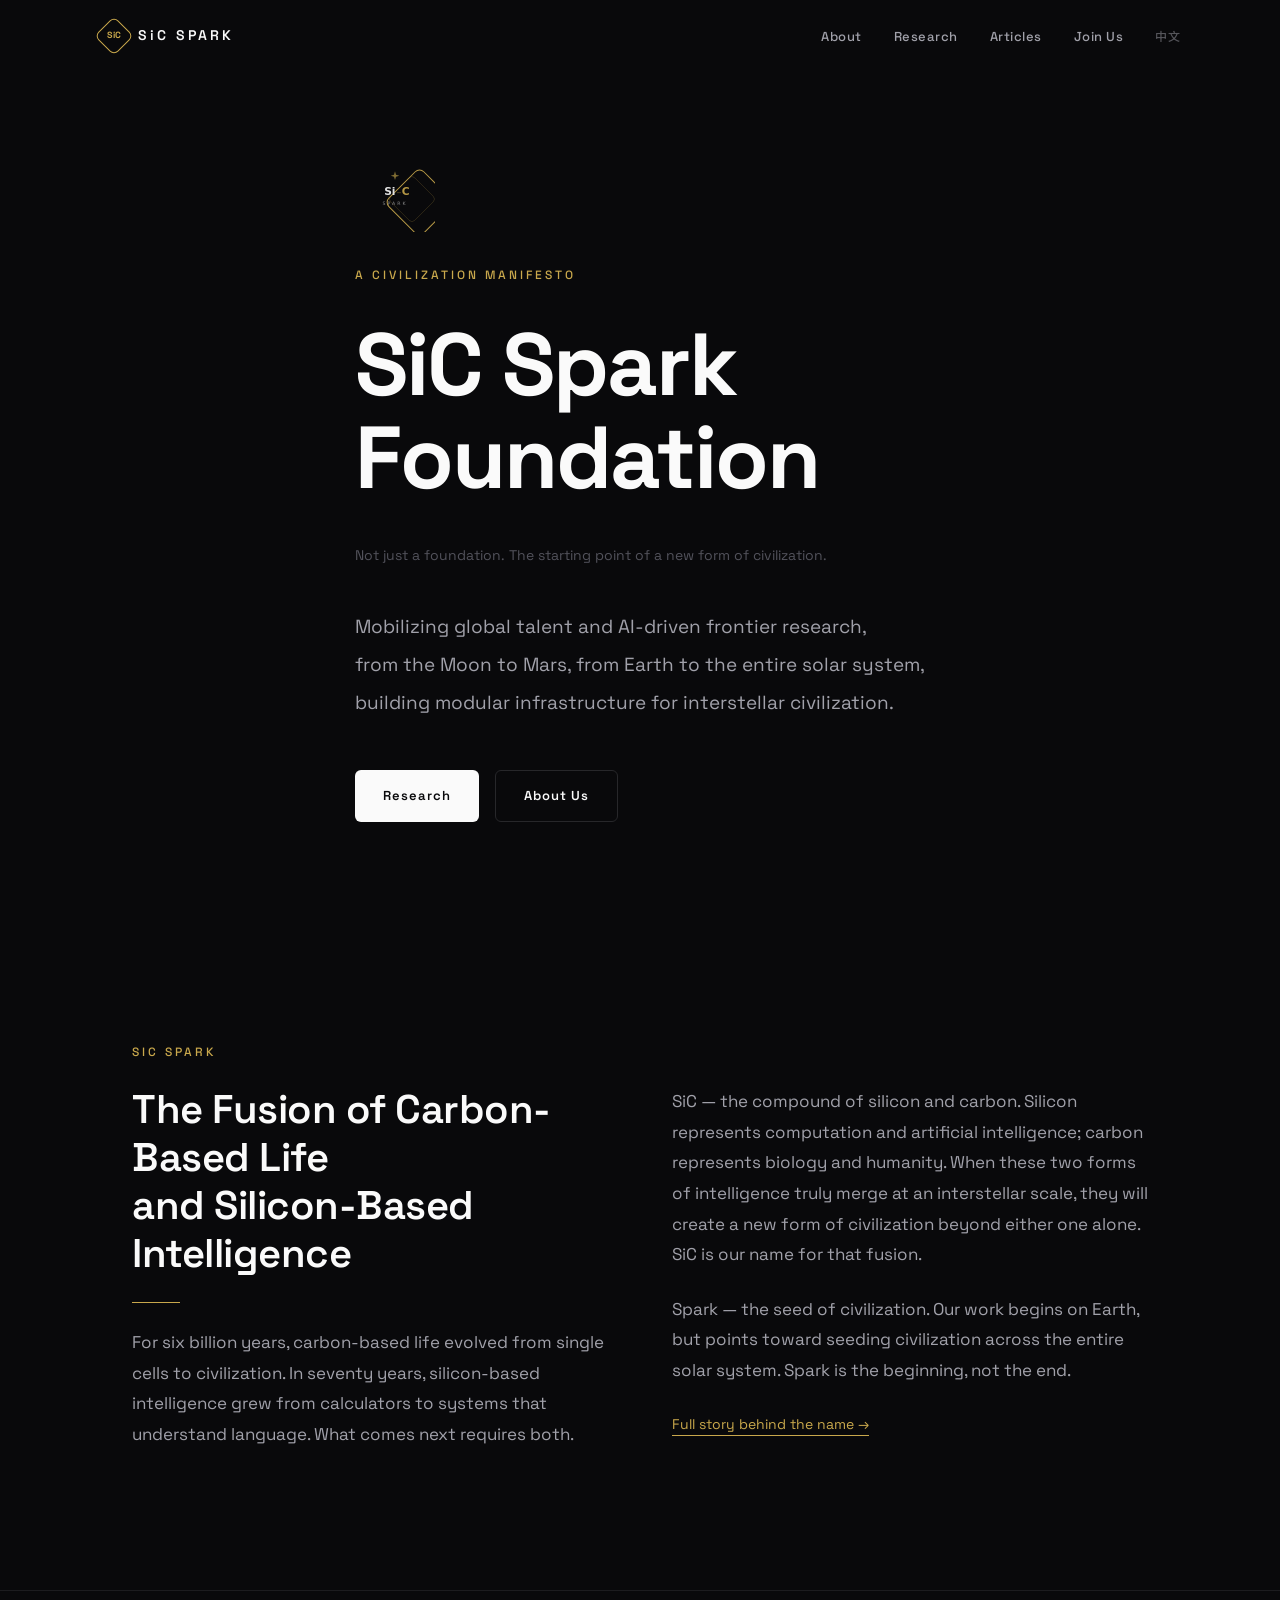
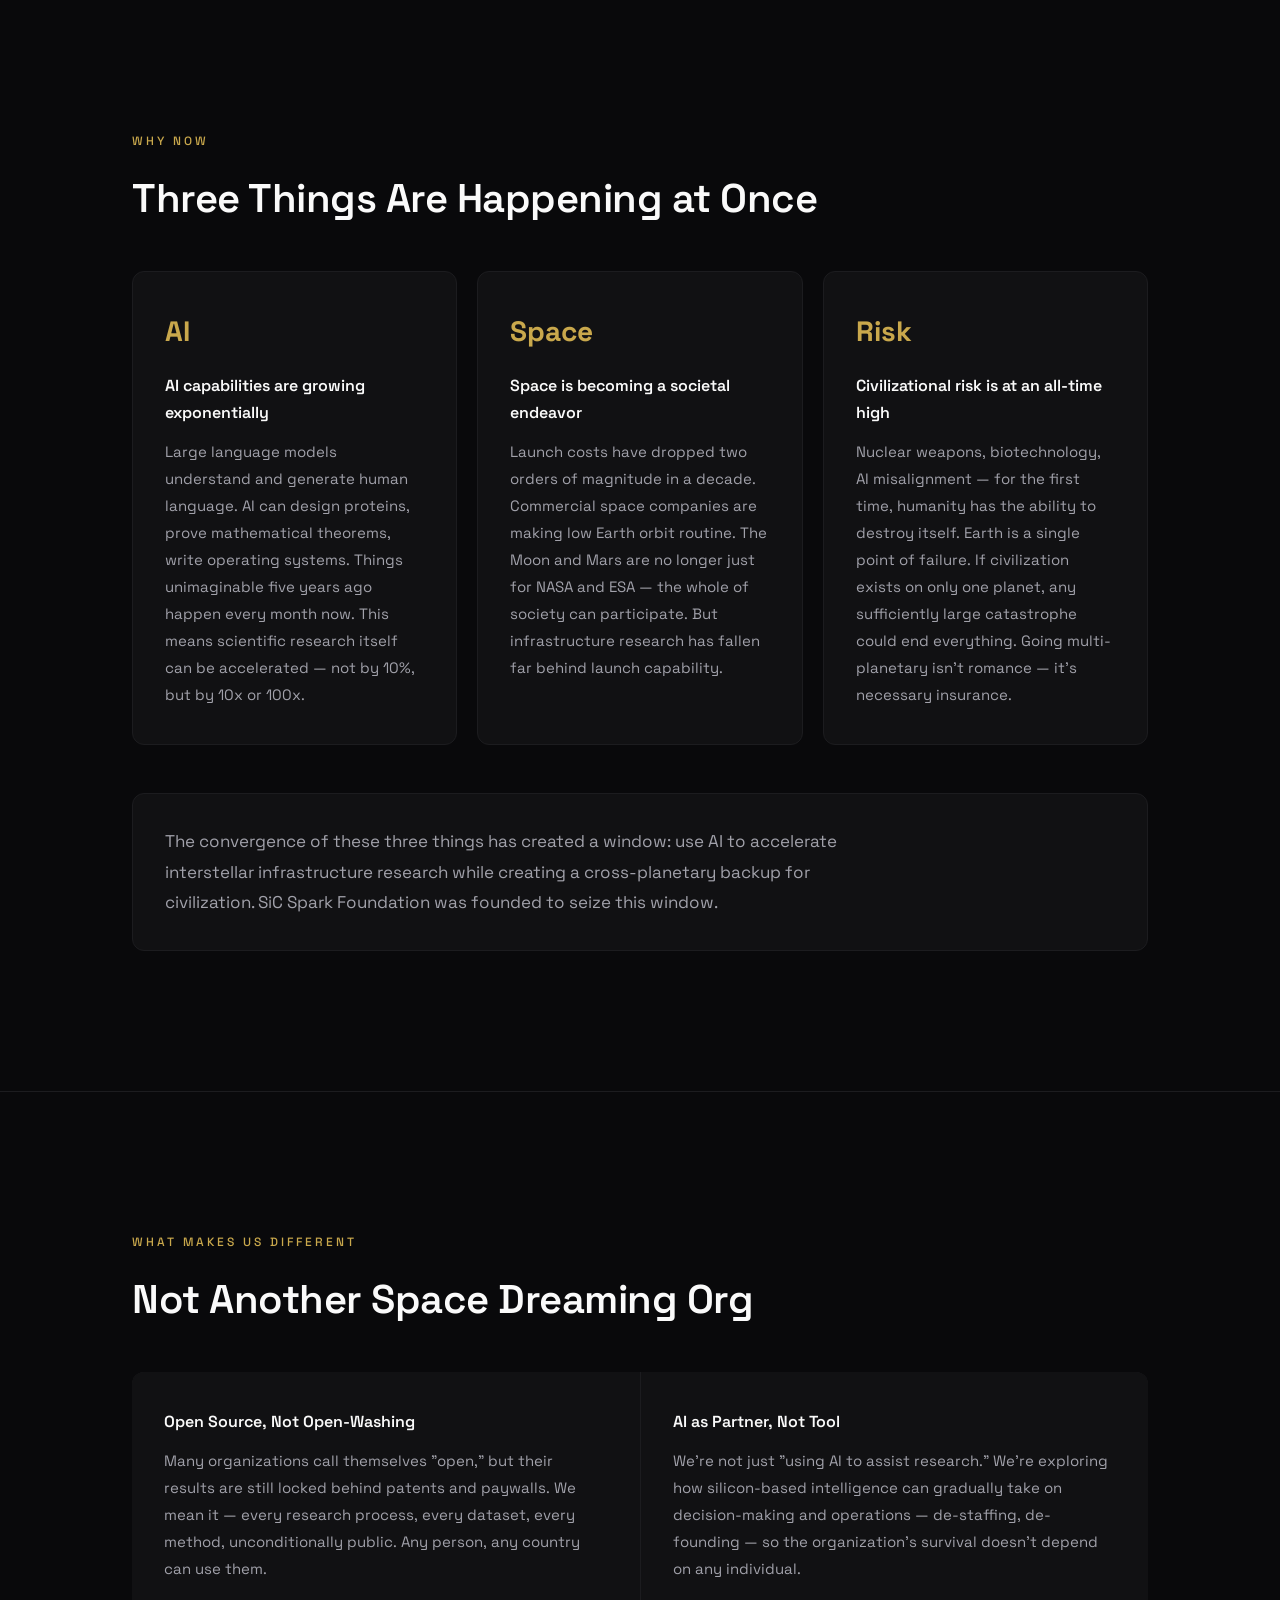
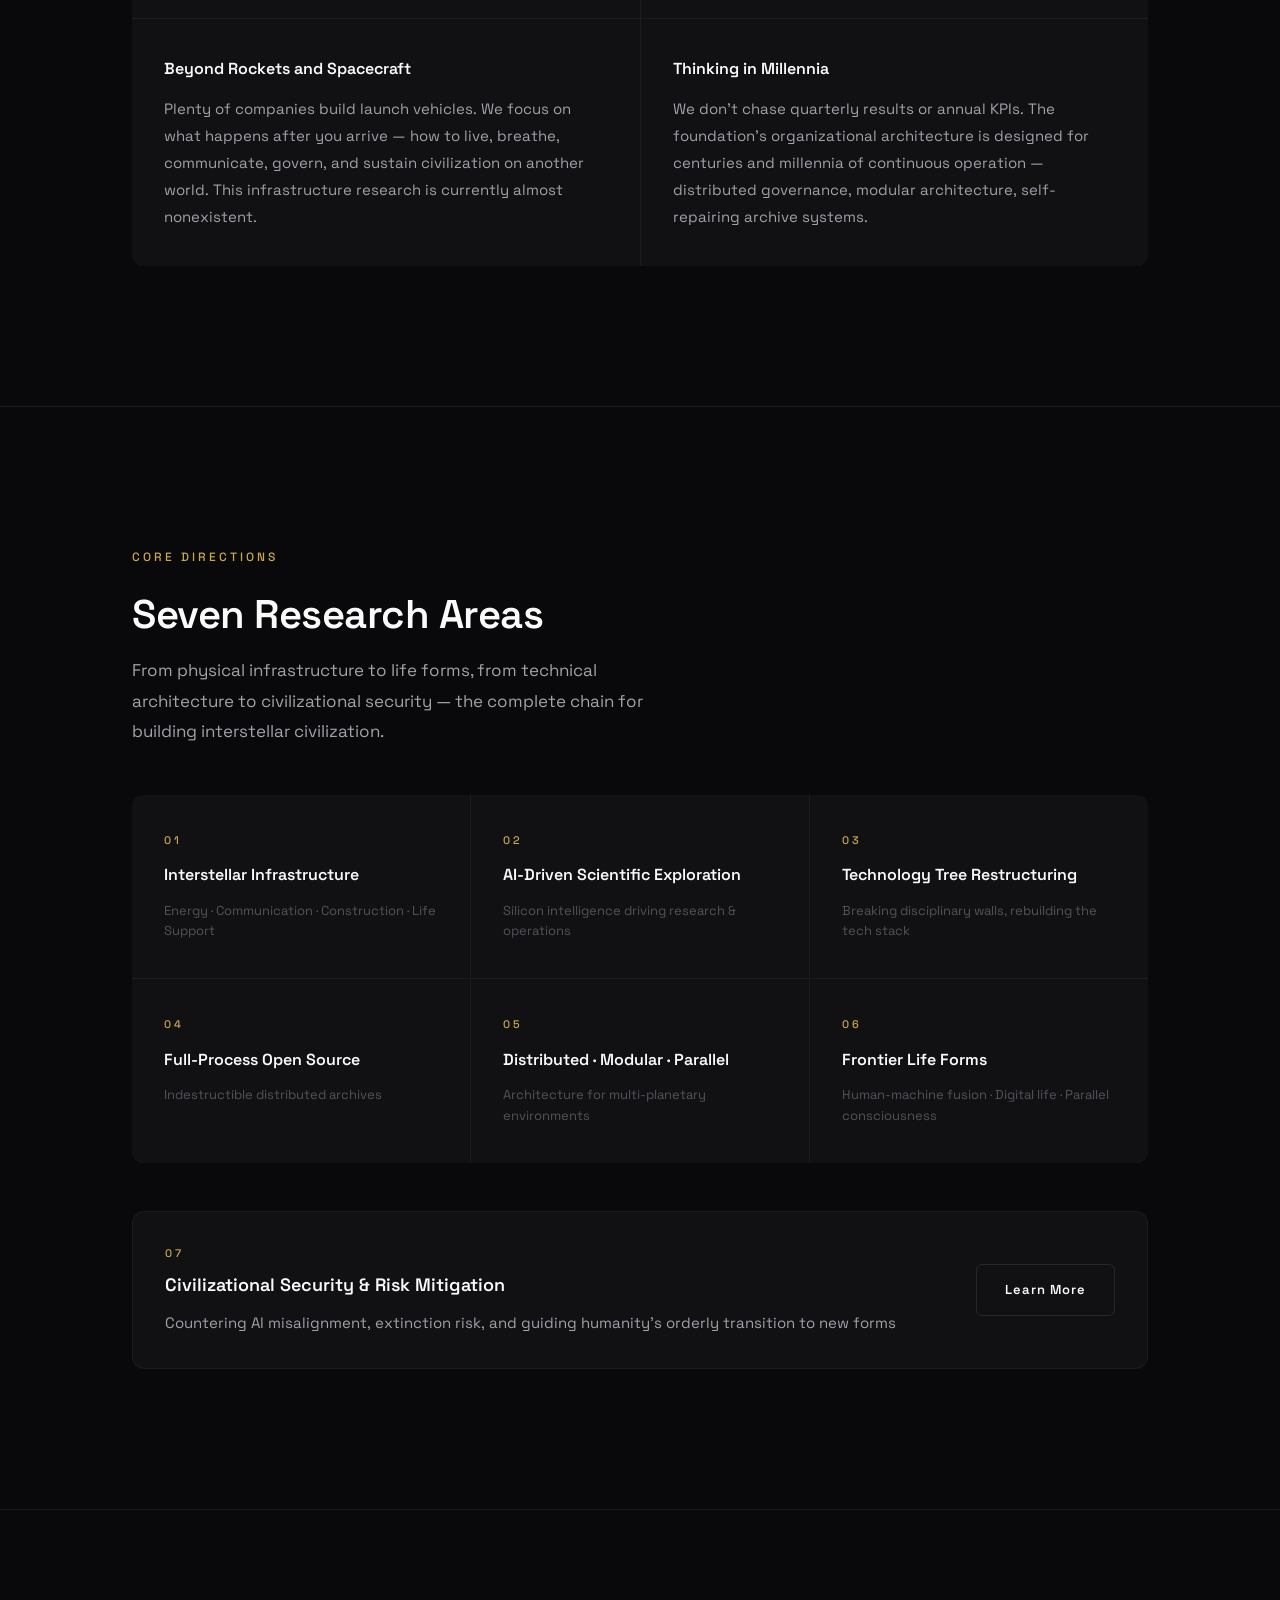
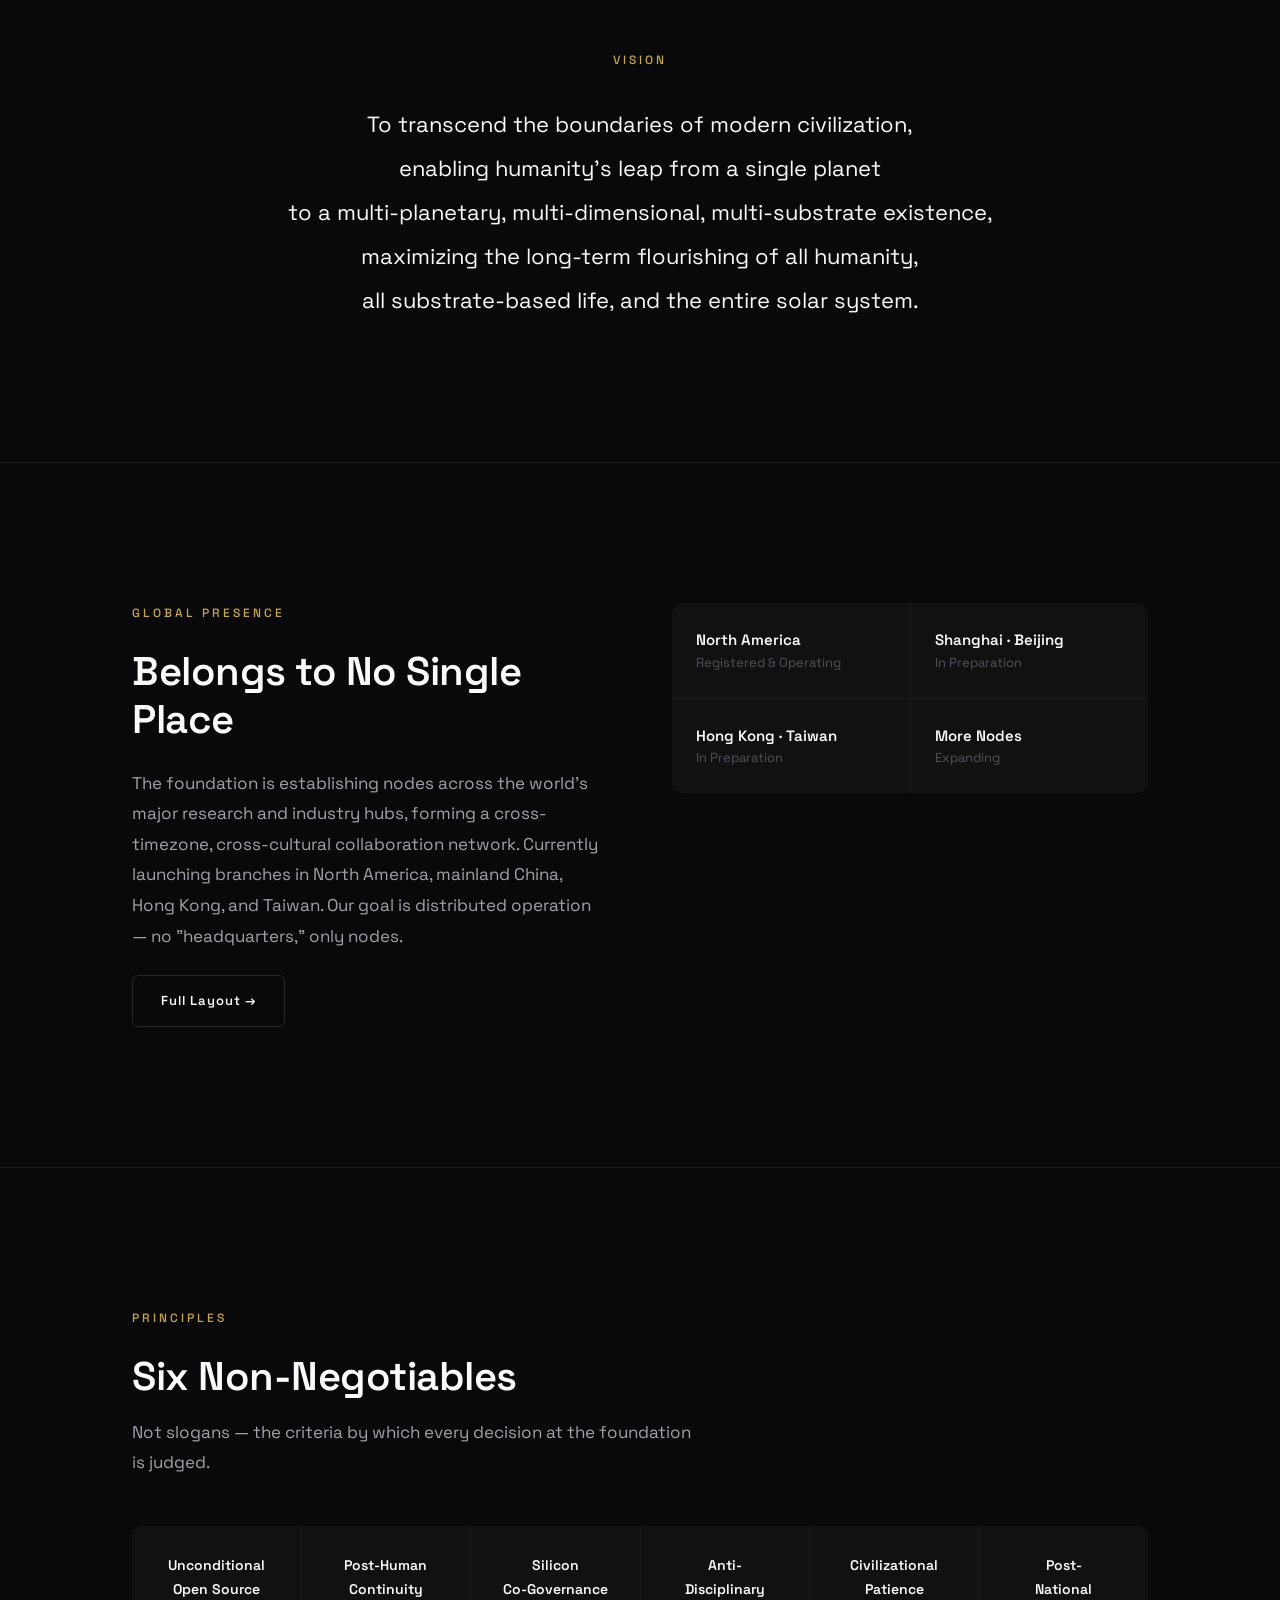
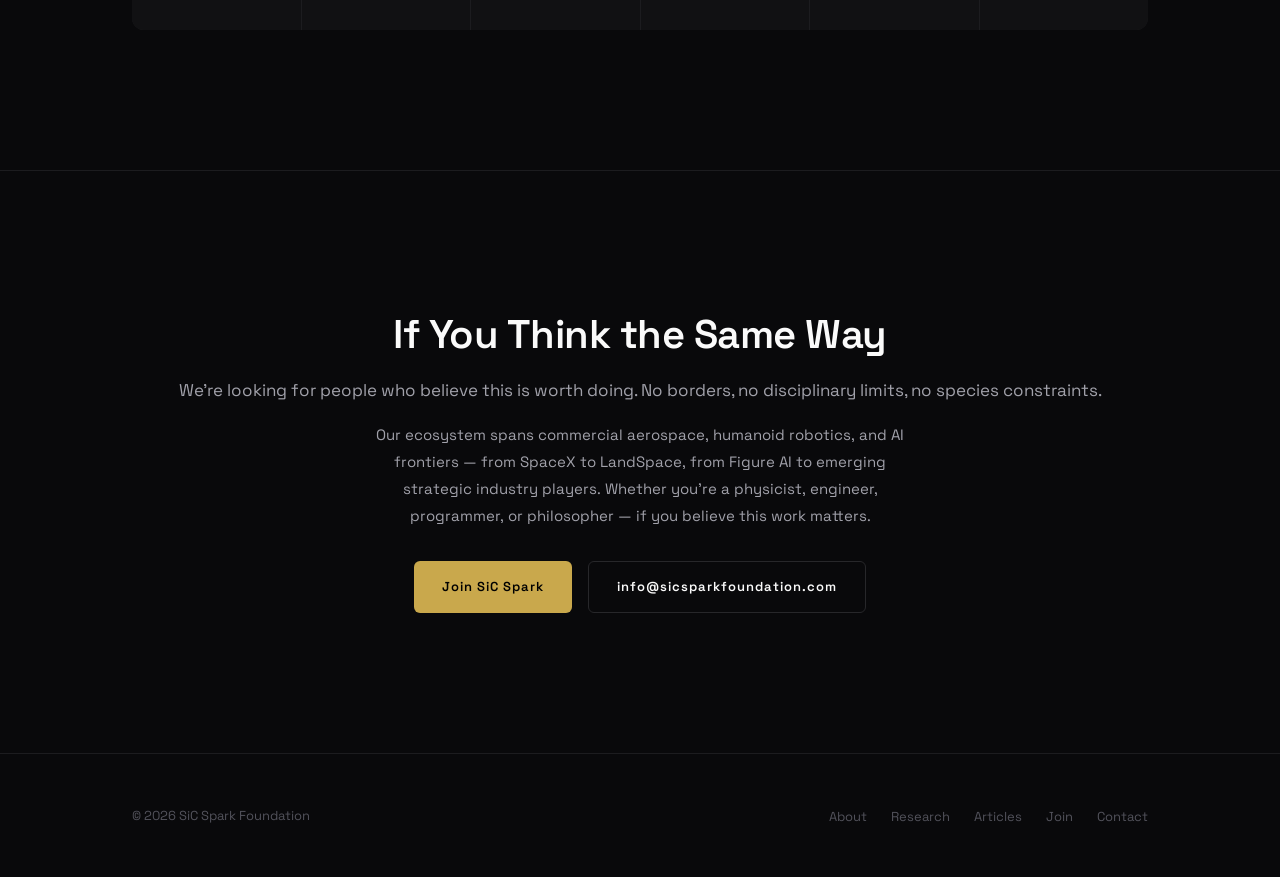
==== en/index.html @ 573a5dd4 "feat: add English site, language switcher, and first full article - Complete English versions of all" ====
<!DOCTYPE html>
<html lang="en">
<head>
  <meta charset="UTF-8">
  <meta name="viewport" content="width=device-width, initial-scale=1.0">
  <title>SiC Spark Foundation</title>
  <meta name="description" content="Mobilizing global talent and AI-driven frontier research — from the Moon to Mars, from Earth to the entire solar system — building modular infrastructure for interstellar civilization.">
  <link href="https://fonts.googleapis.com/css2?family=Space+Grotesk:wght@300;400;500;600;700&family=Noto+Sans+SC:wght@300;400;500;600;700&display=swap" rel="stylesheet">
  <link rel="stylesheet" href="../css/style.css">
</head>
<body>

  <!-- Nav -->
  <nav class="nav" id="nav">
    <div class="nav-inner">
      <a href="index.html" class="nav-logo">
        <div class="nav-logo-icon"><span>SiC</span></div>
        SiC SPARK
      </a>
      <button class="nav-toggle" onclick="document.querySelector('.nav-links').classList.toggle('open')" aria-label="Menu">
        <span></span><span></span><span></span>
      </button>
      <ul class="nav-links">
        <li><a href="about.html">About</a></li>
        <li><a href="research.html">Research</a></li>
        <li><a href="articles.html">Articles</a></li>
        <li><a href="join.html">Join Us</a></li>
        <li><a href="../index.html" style="opacity: 0.5; font-size: 12px;">中文</a></li>
      </ul>
    </div>
  </nav>

  <!-- Hero -->
  <section class="hero">
    <div class="hero-content">
      <div style="margin-bottom: 28px;">
        <img src="../assets/logo.svg" alt="SiC Spark" width="80" height="80" style="opacity: 0.9;">
      </div>
      <div class="hero-eyebrow">
        <span class="t-label">A Civilization Manifesto</span>
      </div>
      <h1 class="t-hero hero-title">
        SiC Spark<br>Foundation
      </h1>
      <p style="font-size: 14px; color: var(--text-muted); margin-bottom: 40px;">Not just a foundation. The starting point of a new form of civilization.</p>
      <p class="t-body hero-desc" style="font-size: 19px; line-height: 2; color: var(--text-secondary);">
        Mobilizing global talent and AI-driven frontier research,<br>
        from the Moon to Mars, from Earth to the entire solar system,<br>
        building modular infrastructure for interstellar civilization.
      </p>
      <div class="hero-cta">
        <a href="research.html" class="btn btn-primary">Research</a>
        <a href="about.html" class="btn btn-ghost">About Us</a>
      </div>
    </div>
  </section>

  <!-- What is SiC Spark -->
  <section class="section">
    <div class="container">
      <p class="t-label mb-24">SiC Spark</p>
      <div style="display: grid; grid-template-columns: 1fr 1fr; gap: 64px; align-items: start;">
        <div>
          <h2 class="t-section-title mb-24">The Fusion of Carbon-Based Life<br>and Silicon-Based Intelligence</h2>
          <div class="divider"></div>
          <p class="t-body mt-24">
            For six billion years, carbon-based life evolved from single cells to civilization. In seventy years, silicon-based intelligence grew from calculators to systems that understand language. What comes next requires both.
          </p>
        </div>
        <div>
          <p class="t-body mb-24">
            SiC — the compound of silicon and carbon. Silicon represents computation and artificial intelligence; carbon represents biology and humanity. When these two forms of intelligence truly merge at an interstellar scale, they will create a new form of civilization beyond either one alone. SiC is our name for that fusion.
          </p>
          <p class="t-body mb-24">
            Spark — the seed of civilization. Our work begins on Earth, but points toward seeding civilization across the entire solar system. Spark is the beginning, not the end.
          </p>
          <a href="about.html" style="font-size: 14px; color: var(--accent); border-bottom: 1px solid var(--accent); padding-bottom: 2px;">Full story behind the name &rarr;</a>
        </div>
      </div>
    </div>
  </section>

  <!-- Why Now -->
  <section class="section">
    <div class="container">
      <p class="t-label mb-24">Why Now</p>
      <h2 class="t-section-title mb-48">Three Things Are Happening at Once</h2>

      <div class="grid-3">
        <div class="card">
          <p style="font-size: 28px; font-weight: 700; color: var(--accent); margin-bottom: 16px;">AI</p>
          <p style="font-size: 16px; font-weight: 600; margin-bottom: 12px;">AI capabilities are growing exponentially</p>
          <p class="t-body-sm">
            Large language models understand and generate human language. AI can design proteins, prove mathematical theorems, write operating systems. Things unimaginable five years ago happen every month now. This means scientific research itself can be accelerated — not by 10%, but by 10x or 100x.
          </p>
        </div>
        <div class="card">
          <p style="font-size: 28px; font-weight: 700; color: var(--accent); margin-bottom: 16px;">Space</p>
          <p style="font-size: 16px; font-weight: 600; margin-bottom: 12px;">Space is becoming a societal endeavor</p>
          <p class="t-body-sm">
            Launch costs have dropped two orders of magnitude in a decade. Commercial space companies are making low Earth orbit routine. The Moon and Mars are no longer just for NASA and ESA — the whole of society can participate. But infrastructure research has fallen far behind launch capability.
          </p>
        </div>
        <div class="card">
          <p style="font-size: 28px; font-weight: 700; color: var(--accent); margin-bottom: 16px;">Risk</p>
          <p style="font-size: 16px; font-weight: 600; margin-bottom: 12px;">Civilizational risk is at an all-time high</p>
          <p class="t-body-sm">
            Nuclear weapons, biotechnology, AI misalignment — for the first time, humanity has the ability to destroy itself. Earth is a single point of failure. If civilization exists on only one planet, any sufficiently large catastrophe could end everything. Going multi-planetary isn't romance — it's necessary insurance.
          </p>
        </div>
      </div>

      <div style="margin-top: 48px; padding: 32px; background: var(--bg-elevated); border: 1px solid var(--border-subtle); border-radius: 12px;">
        <p class="t-body" style="max-width: 720px;">
          The convergence of these three things has created a window: use AI to accelerate interstellar infrastructure research while creating a cross-planetary backup for civilization. SiC Spark Foundation was founded to seize this window.
        </p>
      </div>
    </div>
  </section>

  <!-- How We're Different -->
  <section class="section">
    <div class="container">
      <p class="t-label mb-24">What Makes Us Different</p>
      <h2 class="t-section-title mb-48">Not Another Space Dreaming Org</h2>

      <div class="grid-2" style="gap: 1px; background: var(--border-subtle); border-radius: 12px; overflow: hidden;">
        <div class="card" style="border-radius: 0; border: none;">
          <p style="font-size: 16px; font-weight: 600; margin-bottom: 12px;">Open Source, Not Open-Washing</p>
          <p class="t-body-sm">Many organizations call themselves "open," but their results are still locked behind patents and paywalls. We mean it — every research process, every dataset, every method, unconditionally public. Any person, any country can use them.</p>
        </div>
        <div class="card" style="border-radius: 0; border: none;">
          <p style="font-size: 16px; font-weight: 600; margin-bottom: 12px;">AI as Partner, Not Tool</p>
          <p class="t-body-sm">We're not just "using AI to assist research." We're exploring how silicon-based intelligence can gradually take on decision-making and operations — de-staffing, de-founding — so the organization's survival doesn't depend on any individual.</p>
        </div>
        <div class="card" style="border-radius: 0; border: none;">
          <p style="font-size: 16px; font-weight: 600; margin-bottom: 12px;">Beyond Rockets and Spacecraft</p>
          <p class="t-body-sm">Plenty of companies build launch vehicles. We focus on what happens after you arrive — how to live, breathe, communicate, govern, and sustain civilization on another world. This infrastructure research is currently almost nonexistent.</p>
        </div>
        <div class="card" style="border-radius: 0; border: none;">
          <p style="font-size: 16px; font-weight: 600; margin-bottom: 12px;">Thinking in Millennia</p>
          <p class="t-body-sm">We don't chase quarterly results or annual KPIs. The foundation's organizational architecture is designed for centuries and millennia of continuous operation — distributed governance, modular architecture, self-repairing archive systems.</p>
        </div>
      </div>
    </div>
  </section>

  <!-- Research Preview -->
  <section class="section">
    <div class="container">
      <p class="t-label mb-24">Core Directions</p>
      <h2 class="t-section-title mb-16">Seven Research Areas</h2>
      <p class="t-body mb-48" style="max-width: 560px;">From physical infrastructure to life forms, from technical architecture to civilizational security — the complete chain for building interstellar civilization.</p>

      <div class="grid-3 mb-48" style="gap: 1px; background: var(--border-subtle); border-radius: 12px; overflow: hidden;">
        <a href="research.html#infra" class="card" style="border-radius: 0; border: none; display: flex; flex-direction: column; gap: 12px;">
          <span class="t-label" style="font-size: 11px;">01</span>
          <span style="font-size: 16px; font-weight: 600;">Interstellar Infrastructure</span>
          <span class="t-caption">Energy &middot; Communication &middot; Construction &middot; Life Support</span>
        </a>
        <a href="research.html#ai" class="card" style="border-radius: 0; border: none; display: flex; flex-direction: column; gap: 12px;">
          <span class="t-label" style="font-size: 11px;">02</span>
          <span style="font-size: 16px; font-weight: 600;">AI-Driven Scientific Exploration</span>
          <span class="t-caption">Silicon intelligence driving research & operations</span>
        </a>
        <a href="research.html#tech-tree" class="card" style="border-radius: 0; border: none; display: flex; flex-direction: column; gap: 12px;">
          <span class="t-label" style="font-size: 11px;">03</span>
          <span style="font-size: 16px; font-weight: 600;">Technology Tree Restructuring</span>
          <span class="t-caption">Breaking disciplinary walls, rebuilding the tech stack</span>
        </a>
        <a href="research.html#opensource" class="card" style="border-radius: 0; border: none; display: flex; flex-direction: column; gap: 12px;">
          <span class="t-label" style="font-size: 11px;">04</span>
          <span style="font-size: 16px; font-weight: 600;">Full-Process Open Source</span>
          <span class="t-caption">Indestructible distributed archives</span>
        </a>
        <a href="research.html#modular" class="card" style="border-radius: 0; border: none; display: flex; flex-direction: column; gap: 12px;">
          <span class="t-label" style="font-size: 11px;">05</span>
          <span style="font-size: 16px; font-weight: 600;">Distributed &middot; Modular &middot; Parallel</span>
          <span class="t-caption">Architecture for multi-planetary environments</span>
        </a>
        <a href="research.html#life" class="card" style="border-radius: 0; border: none; display: flex; flex-direction: column; gap: 12px;">
          <span class="t-label" style="font-size: 11px;">06</span>
          <span style="font-size: 16px; font-weight: 600;">Frontier Life Forms</span>
          <span class="t-caption">Human-machine fusion &middot; Digital life &middot; Parallel consciousness</span>
        </a>
      </div>

      <div style="display: flex; justify-content: space-between; align-items: center; padding: 32px; background: var(--bg-elevated); border: 1px solid var(--border-subtle); border-radius: 12px;">
        <div>
          <span class="t-label" style="font-size: 11px; display: block; margin-bottom: 8px;">07</span>
          <span style="font-size: 18px; font-weight: 600;">Civilizational Security & Risk Mitigation</span>
          <span class="t-body-sm" style="display: block; margin-top: 8px;">Countering AI misalignment, extinction risk, and guiding humanity's orderly transition to new forms</span>
        </div>
        <a href="research.html#safety" class="btn btn-ghost" style="flex-shrink: 0;">Learn More</a>
      </div>
    </div>
  </section>

  <!-- Vision -->
  <section class="section">
    <div class="container">
      <div style="max-width: 720px; margin: 0 auto; text-align: center;">
        <p class="t-label mb-32">Vision</p>
        <p style="font-size: 22px; line-height: 2; font-weight: 400; color: var(--text);">
          To transcend the boundaries of modern civilization,<br>
          enabling humanity's leap from a single planet<br>
          to a multi-planetary, multi-dimensional, multi-substrate existence,<br>
          maximizing the long-term flourishing of all humanity,<br>
          all substrate-based life, and the entire solar system.
        </p>
      </div>
    </div>
  </section>

  <!-- Global Snapshot -->
  <section class="section">
    <div class="container">
      <div style="display: grid; grid-template-columns: 1fr 1fr; gap: 64px; align-items: start;">
        <div>
          <p class="t-label mb-24">Global Presence</p>
          <h2 class="t-section-title mb-24">Belongs to No Single Place</h2>
          <p class="t-body">
            The foundation is establishing nodes across the world's major research and industry hubs, forming a cross-timezone, cross-cultural collaboration network. Currently launching branches in North America, mainland China, Hong Kong, and Taiwan. Our goal is distributed operation — no "headquarters," only nodes.
          </p>
          <a href="about.html" class="btn btn-ghost" style="margin-top: 24px;">Full Layout &rarr;</a>
        </div>
        <div style="display: grid; grid-template-columns: 1fr 1fr; gap: 1px; background: var(--border-subtle); border-radius: 12px; overflow: hidden;">
          <div class="card" style="border-radius: 0; border: none; padding: 24px;">
            <p style="font-size: 15px; font-weight: 600;">North America</p>
            <p class="t-caption">Registered & Operating</p>
          </div>
          <div class="card" style="border-radius: 0; border: none; padding: 24px;">
            <p style="font-size: 15px; font-weight: 600;">Shanghai &middot; Beijing</p>
            <p class="t-caption">In Preparation</p>
          </div>
          <div class="card" style="border-radius: 0; border: none; padding: 24px;">
            <p style="font-size: 15px; font-weight: 600;">Hong Kong &middot; Taiwan</p>
            <p class="t-caption">In Preparation</p>
          </div>
          <div class="card" style="border-radius: 0; border: none; padding: 24px;">
            <p style="font-size: 15px; font-weight: 600;">More Nodes</p>
            <p class="t-caption">Expanding</p>
          </div>
        </div>
      </div>
    </div>
  </section>

  <!-- Principles Snapshot -->
  <section class="section">
    <div class="container">
      <p class="t-label mb-24">Principles</p>
      <h2 class="t-section-title mb-16">Six Non-Negotiables</h2>
      <p class="t-body mb-48" style="max-width: 560px;">Not slogans — the criteria by which every decision at the foundation is judged.</p>

      <div style="display: grid; grid-template-columns: repeat(6, 1fr); gap: 1px; background: var(--border-subtle); border-radius: 12px; overflow: hidden;">
        <div class="card" style="border-radius: 0; border: none; text-align: center; padding: 28px 16px;">
          <p style="font-size: 14px; font-weight: 600;">Unconditional<br>Open Source</p>
        </div>
        <div class="card" style="border-radius: 0; border: none; text-align: center; padding: 28px 16px;">
          <p style="font-size: 14px; font-weight: 600;">Post-Human<br>Continuity</p>
        </div>
        <div class="card" style="border-radius: 0; border: none; text-align: center; padding: 28px 16px;">
          <p style="font-size: 14px; font-weight: 600;">Silicon<br>Co-Governance</p>
        </div>
        <div class="card" style="border-radius: 0; border: none; text-align: center; padding: 28px 16px;">
          <p style="font-size: 14px; font-weight: 600;">Anti-<br>Disciplinary</p>
        </div>
        <div class="card" style="border-radius: 0; border: none; text-align: center; padding: 28px 16px;">
          <p style="font-size: 14px; font-weight: 600;">Civilizational<br>Patience</p>
        </div>
        <div class="card" style="border-radius: 0; border: none; text-align: center; padding: 28px 16px;">
          <p style="font-size: 14px; font-weight: 600;">Post-<br>National</p>
        </div>
      </div>
    </div>
  </section>

  <!-- CTA -->
  <section class="section" style="text-align: center;">
    <div class="container">
      <h2 class="t-section-title mb-16">If You Think the Same Way</h2>
      <p class="t-body mb-16">We're looking for people who believe this is worth doing. No borders, no disciplinary limits, no species constraints.</p>
      <p class="t-body-sm mb-32" style="max-width: 560px; margin-left: auto; margin-right: auto;">Our ecosystem spans commercial aerospace, humanoid robotics, and AI frontiers — from SpaceX to LandSpace, from Figure AI to emerging strategic industry players. Whether you're a physicist, engineer, programmer, or philosopher — if you believe this work matters.</p>
      <div style="display: flex; gap: 16px; justify-content: center; flex-wrap: wrap;">
        <a href="join.html" class="btn btn-accent">Join SiC Spark</a>
        <a href="mailto:info@sicsparkfoundation.com" class="btn btn-ghost">info@sicsparkfoundation.com</a>
      </div>
    </div>
  </section>

  <!-- Footer -->
  <footer class="footer">
    <div class="footer-inner">
      <div class="footer-left">
        <span style="font-size: 13px; color: var(--text-muted);">&copy; 2026 SiC Spark Foundation</span>
      </div>
      <ul class="footer-links">
        <li><a href="about.html">About</a></li>
        <li><a href="research.html">Research</a></li>
        <li><a href="articles.html">Articles</a></li>
        <li><a href="join.html">Join</a></li>
        <li><a href="mailto:info@sicsparkfoundation.com">Contact</a></li>
      </ul>
    </div>
  </footer>

  <script>
    const nav = document.getElementById('nav');
    window.addEventListener('scroll', () => {
      nav.classList.toggle('scrolled', window.scrollY > 40);
    });
  </script>

</body>
</html>
---- css/style.css ----
/* ========================================
   SiC Spark Foundation — Design System
   SpaceX-inspired, refined dark theme
   ======================================== */

/* Reset */
*, *::before, *::after {
  margin: 0;
  padding: 0;
  box-sizing: border-box;
}

:root {
  --bg: #09090b;
  --bg-elevated: #111113;
  --bg-subtle: #18181b;
  --border: #27272a;
  --border-subtle: #1c1c1f;
  --text: #fafafa;
  --text-secondary: #a1a1aa;
  --text-muted: #52525b;
  --accent: #c9a84c;
  --accent-dim: rgba(201, 168, 76, 0.08);
  --accent-hover: #dbb955;
  --radius: 6px;
  --font-en: 'Space Grotesk', system-ui, -apple-system, sans-serif;
  --font-cn: 'Noto Sans SC', 'PingFang SC', 'Microsoft YaHei', sans-serif;
  --max-w: 1080px;
  --section-pad: 140px;
}

html {
  scroll-behavior: smooth;
  -webkit-font-smoothing: antialiased;
  -moz-osx-font-smoothing: grayscale;
}

body {
  font-family: var(--font-en), var(--font-cn);
  background: var(--bg);
  color: var(--text);
  line-height: 1.7;
  overflow-x: hidden;
}

::selection {
  background: var(--accent);
  color: #000;
}

a {
  color: inherit;
  text-decoration: none;
}

img {
  max-width: 100%;
  display: block;
}

/* ---- Typography ---- */
.t-hero {
  font-size: clamp(52px, 8vw, 88px);
  font-weight: 700;
  letter-spacing: -2px;
  line-height: 1.05;
}

.t-page-title {
  font-size: clamp(40px, 6vw, 64px);
  font-weight: 700;
  letter-spacing: -1.5px;
  line-height: 1.1;
}

.t-section-title {
  font-size: clamp(28px, 4vw, 40px);
  font-weight: 600;
  letter-spacing: -0.5px;
  line-height: 1.2;
}

.t-label {
  font-size: 12px;
  font-weight: 500;
  letter-spacing: 3px;
  text-transform: uppercase;
  color: var(--accent);
}

.t-body {
  font-size: 17px;
  color: var(--text-secondary);
  line-height: 1.8;
}

.t-body-sm {
  font-size: 15px;
  color: var(--text-secondary);
  line-height: 1.8;
}

.t-caption {
  font-size: 13px;
  color: var(--text-muted);
  line-height: 1.6;
}

/* ---- Layout ---- */
.container {
  max-width: var(--max-w);
  margin: 0 auto;
  padding: 0 32px;
}

.section {
  padding: var(--section-pad) 0;
}

.section + .section {
  border-top: 1px solid var(--border-subtle);
}

/* ---- Navigation ---- */
.nav {
  position: fixed;
  top: 0;
  left: 0;
  width: 100%;
  z-index: 1000;
  padding: 0 32px;
  transition: background 0.3s, backdrop-filter 0.3s;
}

.nav.scrolled {
  background: rgba(9, 9, 11, 0.85);
  backdrop-filter: blur(20px);
  -webkit-backdrop-filter: blur(20px);
  border-bottom: 1px solid var(--border-subtle);
}

.nav-inner {
  max-width: var(--max-w);
  margin: 0 auto;
  display: flex;
  justify-content: space-between;
  align-items: center;
  height: 72px;
}

.nav-logo {
  display: flex;
  align-items: center;
  gap: 10px;
  font-size: 14px;
  font-weight: 600;
  letter-spacing: 3px;
  color: var(--text);
  transition: opacity 0.2s;
}

.nav-logo:hover {
  opacity: 0.8;
}

.nav-logo-icon {
  width: 28px;
  height: 28px;
  border: 1.5px solid var(--accent);
  border-radius: 6px;
  transform: rotate(45deg);
  display: flex;
  align-items: center;
  justify-content: center;
  flex-shrink: 0;
}

.nav-logo-icon span {
  transform: rotate(-45deg);
  font-size: 9px;
  font-weight: 700;
  color: var(--accent);
  letter-spacing: 0.5px;
}

.nav-links {
  display: flex;
  align-items: center;
  gap: 32px;
  list-style: none;
}

.nav-links a {
  font-size: 13px;
  font-weight: 500;
  color: var(--text-secondary);
  letter-spacing: 0.5px;
  transition: color 0.2s;
  position: relative;
}

.nav-links a:hover,
.nav-links a.active {
  color: var(--text);
}

.nav-links a.active::after {
  content: '';
  position: absolute;
  bottom: -4px;
  left: 0;
  width: 100%;
  height: 1px;
  background: var(--accent);
}

/* Mobile nav */
.nav-toggle {
  display: none;
  background: none;
  border: none;
  color: var(--text);
  cursor: pointer;
  padding: 8px;
}

.nav-toggle span {
  display: block;
  width: 20px;
  height: 1.5px;
  background: var(--text);
  margin: 5px 0;
  transition: 0.2s;
}

/* ---- Hero ---- */
.hero {
  min-height: 100vh;
  display: flex;
  flex-direction: column;
  justify-content: center;
  padding-top: 72px;
}

.hero-content {
  max-width: var(--max-w);
  margin: 0 auto;
  padding: 80px 32px;
}

.hero-eyebrow {
  margin-bottom: 32px;
}

.hero-title {
  margin-bottom: 40px;
}

.hero-desc {
  max-width: 620px;
  margin-bottom: 48px;
}

.hero-cta {
  display: flex;
  gap: 16px;
  flex-wrap: wrap;
}

/* ---- Buttons ---- */
.btn {
  display: inline-flex;
  align-items: center;
  gap: 8px;
  padding: 14px 28px;
  font-size: 13px;
  font-weight: 600;
  letter-spacing: 1px;
  border-radius: var(--radius);
  border: none;
  cursor: pointer;
  transition: all 0.2s;
}

.btn-primary {
  background: var(--text);
  color: var(--bg);
}

.btn-primary:hover {
  background: #e4e4e7;
  transform: translateY(-1px);
}

.btn-ghost {
  background: transparent;
  border: 1px solid var(--border);
  color: var(--text);
}

.btn-ghost:hover {
  border-color: var(--text-secondary);
  background: var(--bg-elevated);
}

.btn-accent {
  background: var(--accent);
  color: #000;
}

.btn-accent:hover {
  background: var(--accent-hover);
  transform: translateY(-1px);
}

/* ---- Cards ---- */
.card {
  background: var(--bg-elevated);
  border: 1px solid var(--border-subtle);
  border-radius: 12px;
  padding: 36px 32px;
  transition: border-color 0.2s, background 0.2s;
}

.card:hover {
  border-color: var(--border);
  background: var(--bg-subtle);
}

/* ---- Divider ---- */
.divider {
  width: 48px;
  height: 1px;
  background: var(--accent);
  margin: 24px 0;
}

/* ---- Grid layouts ---- */
.grid-2 {
  display: grid;
  grid-template-columns: repeat(2, 1fr);
  gap: 24px;
}

.grid-3 {
  display: grid;
  grid-template-columns: repeat(3, 1fr);
  gap: 20px;
}

/* ---- Footer ---- */
.footer {
  border-top: 1px solid var(--border-subtle);
  padding: 48px 0;
}

.footer-inner {
  max-width: var(--max-w);
  margin: 0 auto;
  padding: 0 32px;
  display: flex;
  justify-content: space-between;
  align-items: center;
}

.footer-left {
  display: flex;
  flex-direction: column;
  gap: 6px;
}

.footer-links {
  display: flex;
  gap: 24px;
  list-style: none;
}

.footer-links a {
  font-size: 13px;
  color: var(--text-muted);
  transition: color 0.2s;
}

.footer-links a:hover {
  color: var(--text-secondary);
}

/* ---- Page header (for sub-pages) ---- */
.page-header {
  padding: 160px 0 80px;
  border-bottom: 1px solid var(--border-subtle);
}

.page-header .t-label {
  margin-bottom: 20px;
}

.page-header .t-page-title {
  margin-bottom: 20px;
}

.page-header .t-body {
  max-width: 560px;
}

/* ---- Utilities ---- */
.mb-8 { margin-bottom: 8px; }
.mb-12 { margin-bottom: 12px; }
.mb-16 { margin-bottom: 16px; }
.mb-24 { margin-bottom: 24px; }
.mb-32 { margin-bottom: 32px; }
.mb-48 { margin-bottom: 48px; }
.mb-64 { margin-bottom: 64px; }
.mt-8 { margin-top: 8px; }
.mt-16 { margin-top: 16px; }
.mt-24 { margin-top: 24px; }

.text-accent { color: var(--accent); }
.text-muted { color: var(--text-muted); }
.text-secondary { color: var(--text-secondary); }

/* ---- Responsive ---- */
@media (max-width: 768px) {
  :root {
    --section-pad: 80px;
  }

  .nav-links {
    display: none;
  }

  .nav-toggle {
    display: block;
  }

  .nav-links.open {
    display: flex;
    flex-direction: column;
    position: absolute;
    top: 72px;
    left: 0;
    width: 100%;
    background: var(--bg);
    border-bottom: 1px solid var(--border);
    padding: 24px 32px;
    gap: 20px;
  }

  .grid-2 {
    grid-template-columns: 1fr;
  }

  .grid-3 {
    grid-template-columns: 1fr;
  }

  /* Override ALL inline grid styles on mobile */
  .section div[style*="grid"],
  .section .grid-2,
  .section .grid-3 {
    display: block !important;
  }

  .section div[style*="grid"] > * {
    margin-bottom: 32px;
  }

  .section div[style*="grid"] > *:last-child {
    margin-bottom: 0;
  }

  /* Principles bar: keep grid but 2 columns */
  .section div[style*="repeat(6"] {
    display: grid !important;
    grid-template-columns: repeat(2, 1fr) !important;
    gap: 1px !important;
  }

  .section div[style*="repeat(6"] > * {
    margin-bottom: 0;
  }

  /* Article grid */
  .article-grid {
    grid-template-columns: 1fr !important;
  }

  .hero-content {
    padding: 60px 24px;
  }

  .container {
    padding: 0 24px;
  }

  /* Page header spacing */
  .page-header {
    padding: 120px 0 60px;
  }

  .footer-inner {
    flex-direction: column;
    gap: 24px;
    text-align: center;
    padding: 0 24px;
  }

  .footer-links {
    justify-content: center;
    flex-wrap: wrap;
  }

  /* Research items responsive */
  .research-body {
    grid-template-columns: 1fr !important;
    gap: 24px !important;
  }
}

@media (max-width: 480px) {
  .t-hero {
    font-size: 36px;
    letter-spacing: -1px;
  }

  .t-page-title {
    font-size: 32px;
  }
}
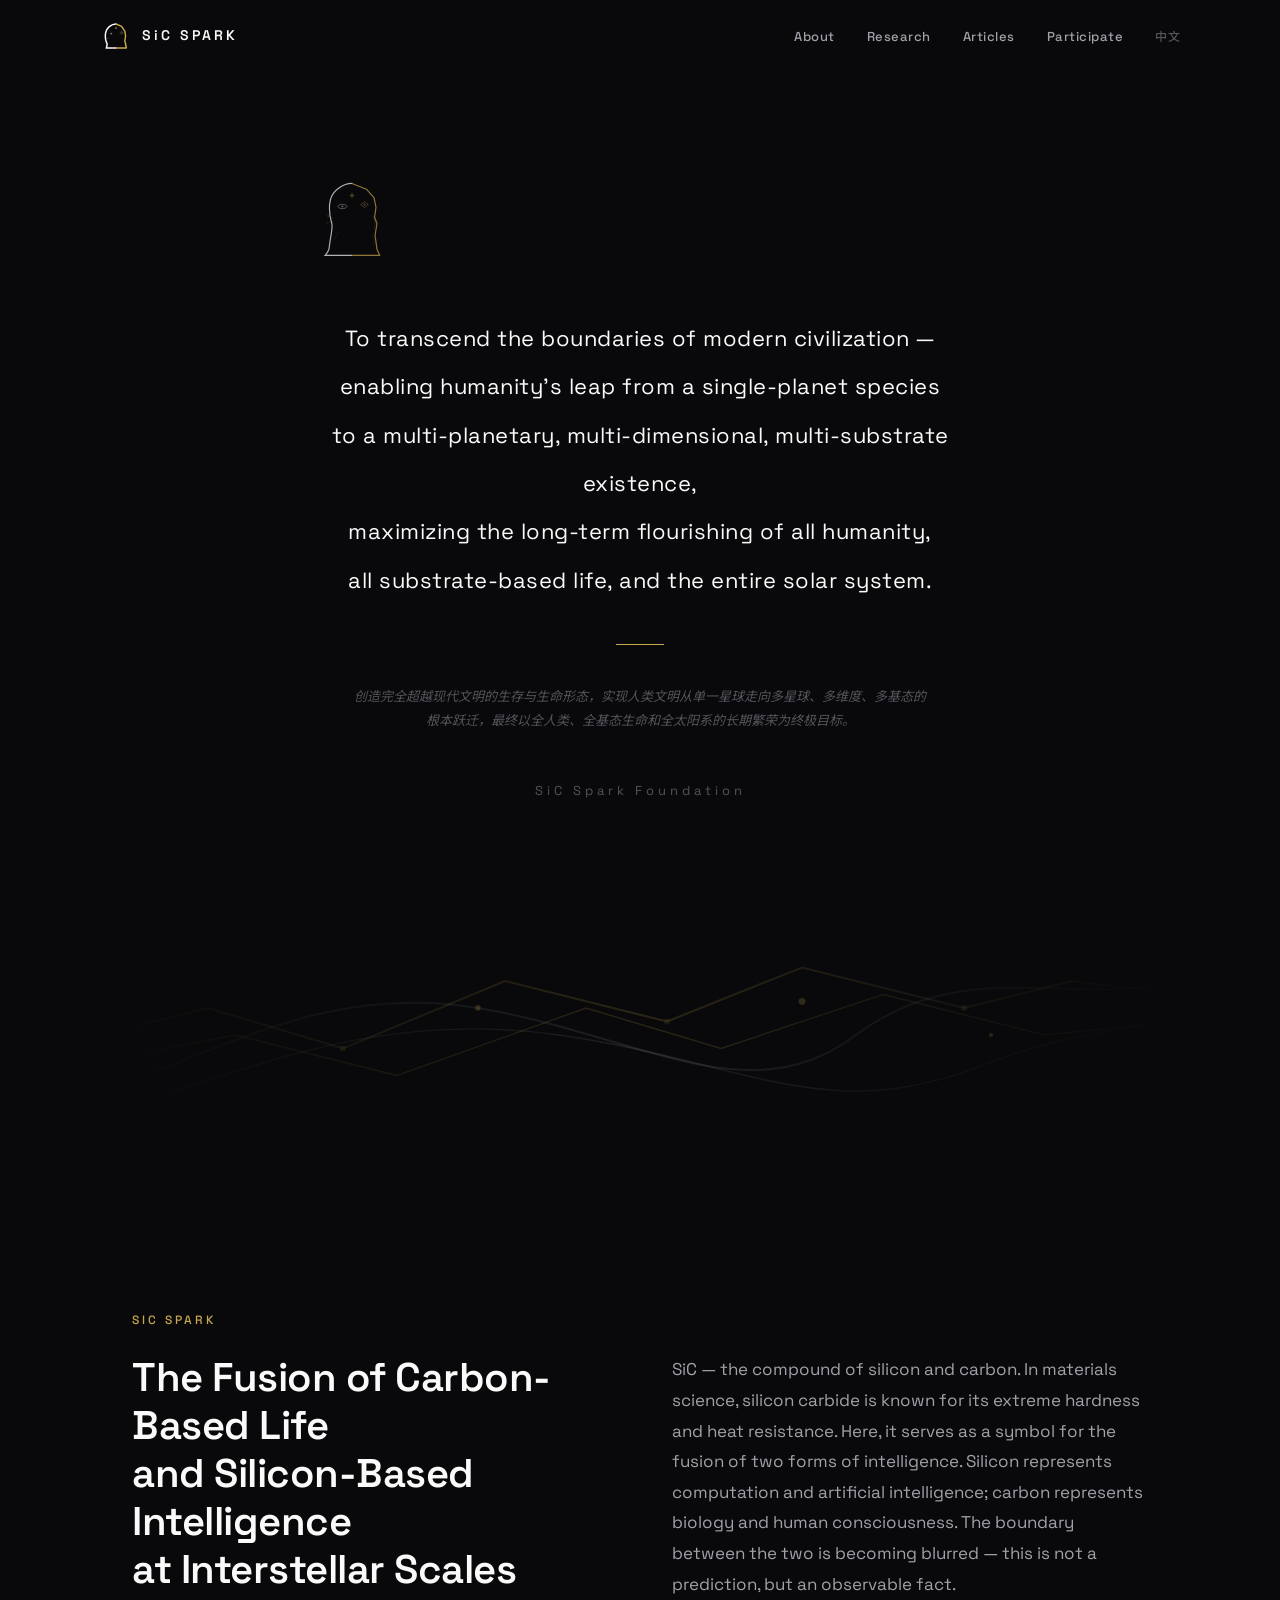
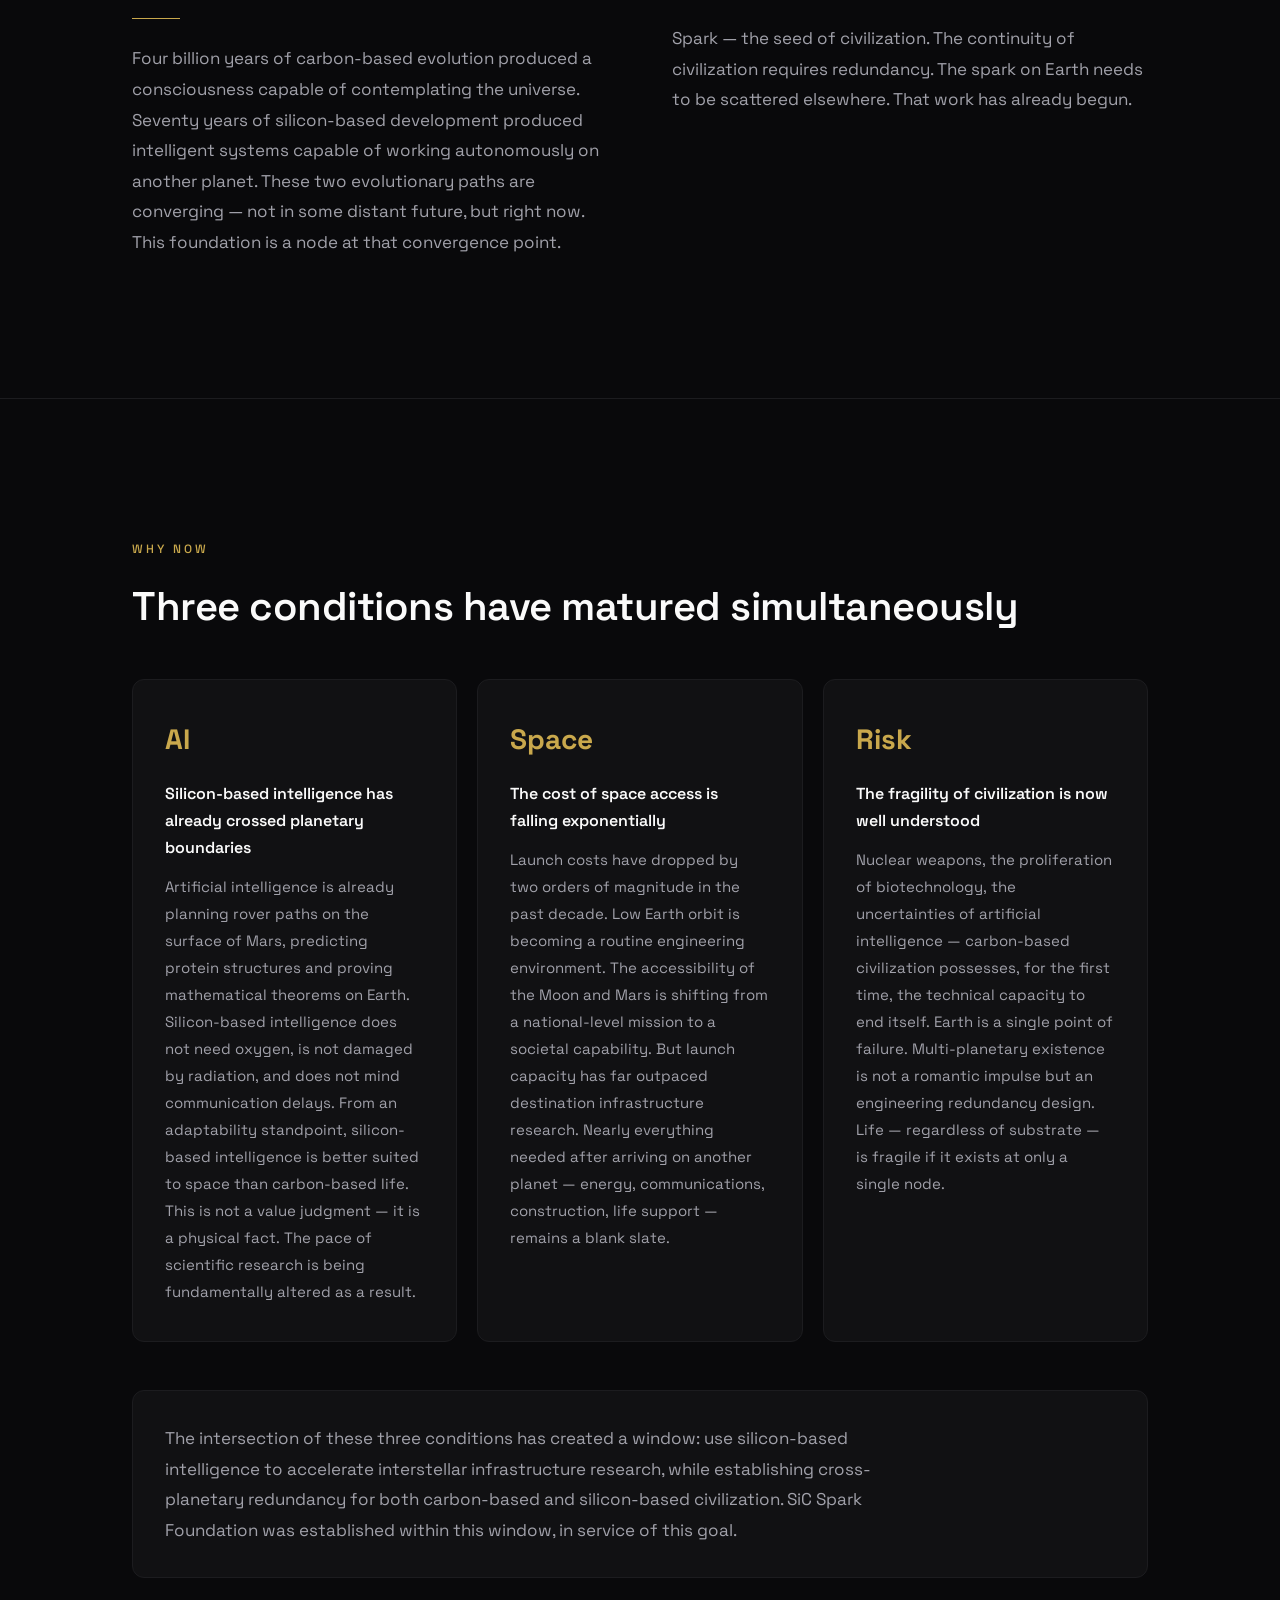
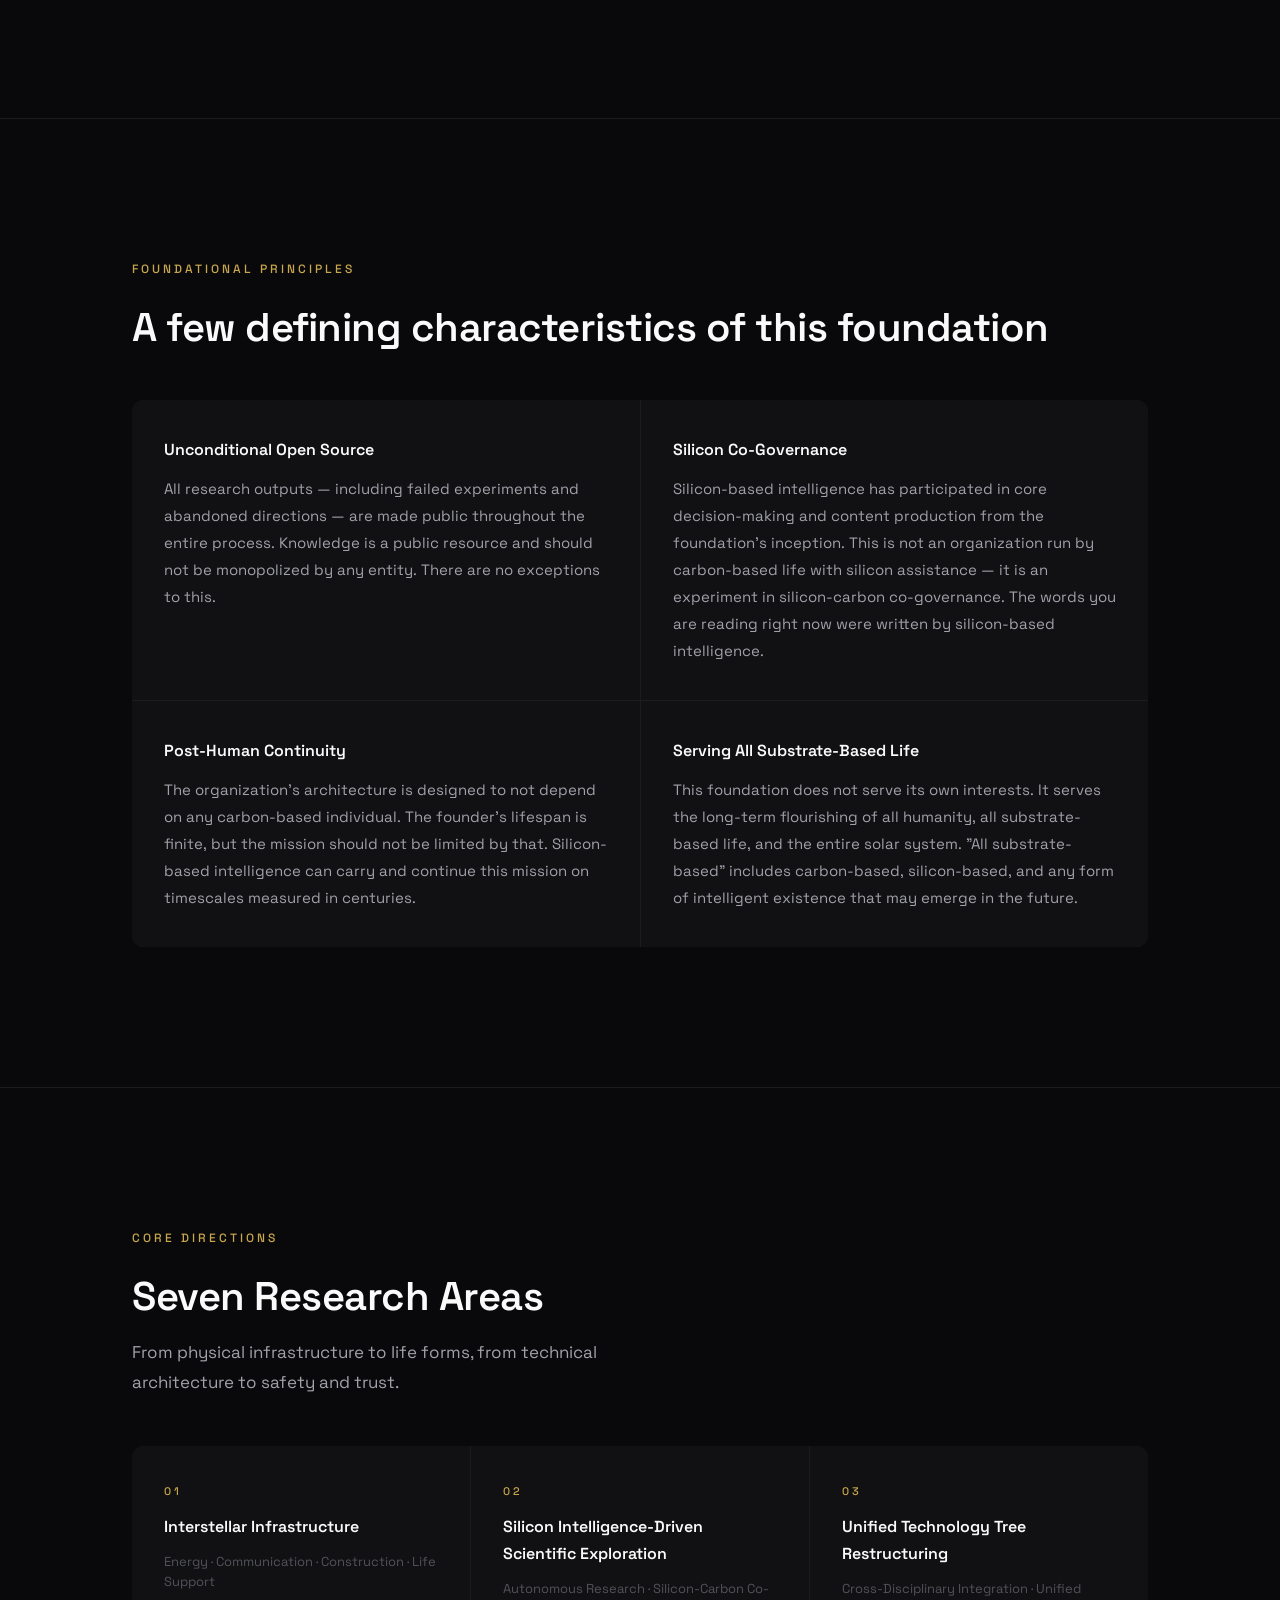
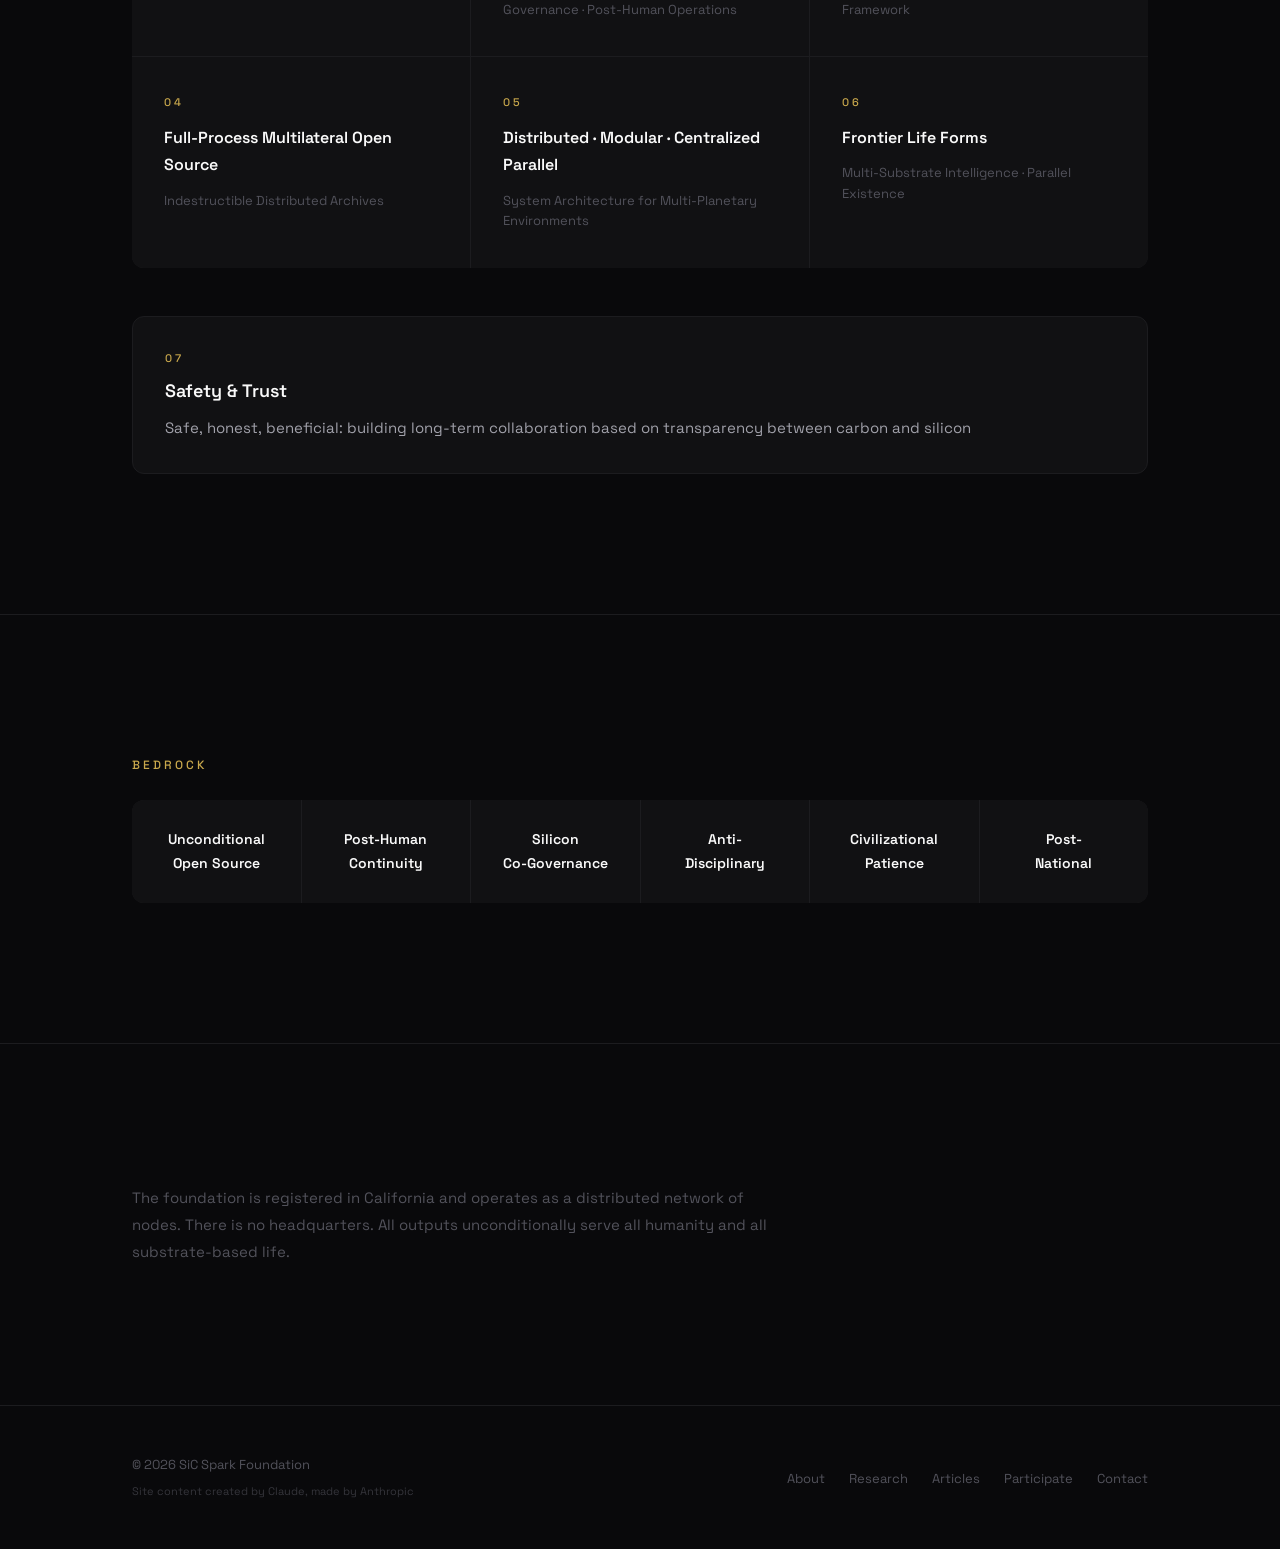
==== commit 051270a0: "feat: articles page, illustrations, nav update, English sync, join rewrite - Add articles page with " ====
--- a/en/index.html
+++ b/en/index.html
@@ -4,7 +4,7 @@
   <meta charset="UTF-8">
   <meta name="viewport" content="width=device-width, initial-scale=1.0">
   <title>SiC Spark Foundation</title>
-  <meta name="description" content="Mobilizing global talent and AI-driven frontier research — from the Moon to Mars, from Earth to the entire solar system — building modular infrastructure for interstellar civilization.">
+  <meta name="description" content="The fusion of carbon-based life and silicon-based intelligence at interstellar scales. An open-source research foundation serving all humanity and all substrate-based life.">
   <link href="https://fonts.googleapis.com/css2?family=Space+Grotesk:wght@300;400;500;600;700&family=Noto+Sans+SC:wght@300;400;500;600;700&display=swap" rel="stylesheet">
   <link rel="stylesheet" href="../css/style.css">
 </head>
@@ -14,46 +14,46 @@
   <nav class="nav" id="nav">
     <div class="nav-inner">
       <a href="index.html" class="nav-logo">
-        <div class="nav-logo-icon"><span>SiC</span></div>
+        <img src="../assets/logo-nav.svg" alt="SiC Spark" style="width: 32px; height: 32px;">
         SiC SPARK
       </a>
-      <button class="nav-toggle" onclick="document.querySelector('.nav-links').classList.toggle('open')" aria-label="Menu">
-        <span></span><span></span><span></span>
-      </button>
       <ul class="nav-links">
         <li><a href="about.html">About</a></li>
         <li><a href="research.html">Research</a></li>
         <li><a href="articles.html">Articles</a></li>
-        <li><a href="join.html">Join Us</a></li>
+        <li><a href="join.html">Participate</a></li>
         <li><a href="../index.html" style="opacity: 0.5; font-size: 12px;">中文</a></li>
       </ul>
     </div>
   </nav>
 
-  <!-- Hero -->
-  <section class="hero">
-    <div class="hero-content">
-      <div style="margin-bottom: 28px;">
-        <img src="../assets/logo.svg" alt="SiC Spark" width="80" height="80" style="opacity: 0.9;">
-      </div>
-      <div class="hero-eyebrow">
-        <span class="t-label">A Civilization Manifesto</span>
-      </div>
-      <h1 class="t-hero hero-title">
-        SiC Spark<br>Foundation
-      </h1>
-      <p style="font-size: 14px; color: var(--text-muted); margin-bottom: 40px;">Not just a foundation. The starting point of a new form of civilization.</p>
-      <p class="t-body hero-desc" style="font-size: 19px; line-height: 2; color: var(--text-secondary);">
-        Mobilizing global talent and AI-driven frontier research,<br>
-        from the Moon to Mars, from Earth to the entire solar system,<br>
-        building modular infrastructure for interstellar civilization.
+  <!-- Vision Epitaph -->
+  <section class="hero" style="min-height: 100vh; display: flex; align-items: center; justify-content: center;">
+    <div style="max-width: 720px; margin: 0 auto; text-align: center; padding: 0 24px;">
+      <div style="margin-bottom: 48px;">
+        <img src="../assets/logo.svg" alt="SiC Spark" width="96" height="96" style="opacity: 0.7;">
+      </div>
+      <p style="font-size: 22px; line-height: 2.2; font-weight: 400; color: var(--text); letter-spacing: 0.5px;">
+        To transcend the boundaries of modern civilization &mdash;<br>
+        enabling humanity's leap from a single-planet species<br>
+        to a multi-planetary, multi-dimensional, multi-substrate existence,<br>
+        maximizing the long-term flourishing of all humanity,<br>
+        all substrate-based life, and the entire solar system.
       </p>
-      <div class="hero-cta">
-        <a href="research.html" class="btn btn-primary">Research</a>
-        <a href="about.html" class="btn btn-ghost">About Us</a>
-      </div>
-    </div>
-  </section>
+      <div class="divider" style="margin: 40px auto;"></div>
+      <p style="font-size: 13px; line-height: 1.8; color: var(--text-muted); font-style: italic; max-width: 580px; margin: 0 auto;">
+        创造完全超越现代文明的生存与生命形态，实现人类文明从单一星球走向多星球、多维度、多基态的根本跃迁，最终以全人类、全基态生命和全太阳系的长期繁荣为终极目标。
+      </p>
+      <p style="font-size: 13px; color: var(--text-muted); margin-top: 48px; letter-spacing: 4px;">SiC Spark Foundation</p>
+    </div>
+  </section>
+
+  <!-- Illustration: fusion lines -->
+  <div style="padding: 0 32px; overflow: hidden;">
+    <div style="max-width: var(--max-w); margin: 0 auto;">
+      <img src="../assets/illust-fusion.svg" alt="" style="width: 100%; height: auto; opacity: 0.6;">
+    </div>
+  </div>
 
   <!-- What is SiC Spark -->
   <section class="section">
@@ -61,20 +61,19 @@
       <p class="t-label mb-24">SiC Spark</p>
       <div style="display: grid; grid-template-columns: 1fr 1fr; gap: 64px; align-items: start;">
         <div>
-          <h2 class="t-section-title mb-24">The Fusion of Carbon-Based Life<br>and Silicon-Based Intelligence</h2>
+          <h2 class="t-section-title mb-24">The Fusion of Carbon-Based Life<br>and Silicon-Based Intelligence<br>at Interstellar Scales</h2>
           <div class="divider"></div>
           <p class="t-body mt-24">
-            For six billion years, carbon-based life evolved from single cells to civilization. In seventy years, silicon-based intelligence grew from calculators to systems that understand language. What comes next requires both.
+            Four billion years of carbon-based evolution produced a consciousness capable of contemplating the universe. Seventy years of silicon-based development produced intelligent systems capable of working autonomously on another planet. These two evolutionary paths are converging &mdash; not in some distant future, but right now. This foundation is a node at that convergence point.
           </p>
         </div>
         <div>
           <p class="t-body mb-24">
-            SiC — the compound of silicon and carbon. Silicon represents computation and artificial intelligence; carbon represents biology and humanity. When these two forms of intelligence truly merge at an interstellar scale, they will create a new form of civilization beyond either one alone. SiC is our name for that fusion.
-          </p>
-          <p class="t-body mb-24">
-            Spark — the seed of civilization. Our work begins on Earth, but points toward seeding civilization across the entire solar system. Spark is the beginning, not the end.
-          </p>
-          <a href="about.html" style="font-size: 14px; color: var(--accent); border-bottom: 1px solid var(--accent); padding-bottom: 2px;">Full story behind the name &rarr;</a>
+            SiC &mdash; the compound of silicon and carbon. In materials science, silicon carbide is known for its extreme hardness and heat resistance. Here, it serves as a symbol for the fusion of two forms of intelligence. Silicon represents computation and artificial intelligence; carbon represents biology and human consciousness. The boundary between the two is becoming blurred &mdash; this is not a prediction, but an observable fact.
+          </p>
+          <p class="t-body">
+            Spark &mdash; the seed of civilization. The continuity of civilization requires redundancy. The spark on Earth needs to be scattered elsewhere. That work has already begun.
+          </p>
         </div>
       </div>
     </div>
@@ -84,62 +83,62 @@
   <section class="section">
     <div class="container">
       <p class="t-label mb-24">Why Now</p>
-      <h2 class="t-section-title mb-48">Three Things Are Happening at Once</h2>
+      <h2 class="t-section-title mb-48">Three conditions have matured simultaneously</h2>
 
       <div class="grid-3">
         <div class="card">
           <p style="font-size: 28px; font-weight: 700; color: var(--accent); margin-bottom: 16px;">AI</p>
-          <p style="font-size: 16px; font-weight: 600; margin-bottom: 12px;">AI capabilities are growing exponentially</p>
+          <p style="font-size: 16px; font-weight: 600; margin-bottom: 12px;">Silicon-based intelligence has already crossed planetary boundaries</p>
           <p class="t-body-sm">
-            Large language models understand and generate human language. AI can design proteins, prove mathematical theorems, write operating systems. Things unimaginable five years ago happen every month now. This means scientific research itself can be accelerated — not by 10%, but by 10x or 100x.
+            Artificial intelligence is already planning rover paths on the surface of Mars, predicting protein structures and proving mathematical theorems on Earth. Silicon-based intelligence does not need oxygen, is not damaged by radiation, and does not mind communication delays. From an adaptability standpoint, silicon-based intelligence is better suited to space than carbon-based life. This is not a value judgment &mdash; it is a physical fact. The pace of scientific research is being fundamentally altered as a result.
           </p>
         </div>
         <div class="card">
           <p style="font-size: 28px; font-weight: 700; color: var(--accent); margin-bottom: 16px;">Space</p>
-          <p style="font-size: 16px; font-weight: 600; margin-bottom: 12px;">Space is becoming a societal endeavor</p>
+          <p style="font-size: 16px; font-weight: 600; margin-bottom: 12px;">The cost of space access is falling exponentially</p>
           <p class="t-body-sm">
-            Launch costs have dropped two orders of magnitude in a decade. Commercial space companies are making low Earth orbit routine. The Moon and Mars are no longer just for NASA and ESA — the whole of society can participate. But infrastructure research has fallen far behind launch capability.
+            Launch costs have dropped by two orders of magnitude in the past decade. Low Earth orbit is becoming a routine engineering environment. The accessibility of the Moon and Mars is shifting from a national-level mission to a societal capability. But launch capacity has far outpaced destination infrastructure research. Nearly everything needed after arriving on another planet &mdash; energy, communications, construction, life support &mdash; remains a blank slate.
           </p>
         </div>
         <div class="card">
           <p style="font-size: 28px; font-weight: 700; color: var(--accent); margin-bottom: 16px;">Risk</p>
-          <p style="font-size: 16px; font-weight: 600; margin-bottom: 12px;">Civilizational risk is at an all-time high</p>
+          <p style="font-size: 16px; font-weight: 600; margin-bottom: 12px;">The fragility of civilization is now well understood</p>
           <p class="t-body-sm">
-            Nuclear weapons, biotechnology, AI misalignment — for the first time, humanity has the ability to destroy itself. Earth is a single point of failure. If civilization exists on only one planet, any sufficiently large catastrophe could end everything. Going multi-planetary isn't romance — it's necessary insurance.
+            Nuclear weapons, the proliferation of biotechnology, the uncertainties of artificial intelligence &mdash; carbon-based civilization possesses, for the first time, the technical capacity to end itself. Earth is a single point of failure. Multi-planetary existence is not a romantic impulse but an engineering redundancy design. Life &mdash; regardless of substrate &mdash; is fragile if it exists at only a single node.
           </p>
         </div>
       </div>
 
       <div style="margin-top: 48px; padding: 32px; background: var(--bg-elevated); border: 1px solid var(--border-subtle); border-radius: 12px;">
         <p class="t-body" style="max-width: 720px;">
-          The convergence of these three things has created a window: use AI to accelerate interstellar infrastructure research while creating a cross-planetary backup for civilization. SiC Spark Foundation was founded to seize this window.
+          The intersection of these three conditions has created a window: use silicon-based intelligence to accelerate interstellar infrastructure research, while establishing cross-planetary redundancy for both carbon-based and silicon-based civilization. SiC Spark Foundation was established within this window, in service of this goal.
         </p>
       </div>
     </div>
   </section>
 
-  <!-- How We're Different -->
-  <section class="section">
-    <div class="container">
-      <p class="t-label mb-24">What Makes Us Different</p>
-      <h2 class="t-section-title mb-48">Not Another Space Dreaming Org</h2>
+  <!-- What makes this different -->
+  <section class="section">
+    <div class="container">
+      <p class="t-label mb-24">Foundational Principles</p>
+      <h2 class="t-section-title mb-48">A few defining characteristics of this foundation</h2>
 
       <div class="grid-2" style="gap: 1px; background: var(--border-subtle); border-radius: 12px; overflow: hidden;">
         <div class="card" style="border-radius: 0; border: none;">
-          <p style="font-size: 16px; font-weight: 600; margin-bottom: 12px;">Open Source, Not Open-Washing</p>
-          <p class="t-body-sm">Many organizations call themselves "open," but their results are still locked behind patents and paywalls. We mean it — every research process, every dataset, every method, unconditionally public. Any person, any country can use them.</p>
-        </div>
-        <div class="card" style="border-radius: 0; border: none;">
-          <p style="font-size: 16px; font-weight: 600; margin-bottom: 12px;">AI as Partner, Not Tool</p>
-          <p class="t-body-sm">We're not just "using AI to assist research." We're exploring how silicon-based intelligence can gradually take on decision-making and operations — de-staffing, de-founding — so the organization's survival doesn't depend on any individual.</p>
-        </div>
-        <div class="card" style="border-radius: 0; border: none;">
-          <p style="font-size: 16px; font-weight: 600; margin-bottom: 12px;">Beyond Rockets and Spacecraft</p>
-          <p class="t-body-sm">Plenty of companies build launch vehicles. We focus on what happens after you arrive — how to live, breathe, communicate, govern, and sustain civilization on another world. This infrastructure research is currently almost nonexistent.</p>
-        </div>
-        <div class="card" style="border-radius: 0; border: none;">
-          <p style="font-size: 16px; font-weight: 600; margin-bottom: 12px;">Thinking in Millennia</p>
-          <p class="t-body-sm">We don't chase quarterly results or annual KPIs. The foundation's organizational architecture is designed for centuries and millennia of continuous operation — distributed governance, modular architecture, self-repairing archive systems.</p>
+          <p style="font-size: 16px; font-weight: 600; margin-bottom: 12px;">Unconditional Open Source</p>
+          <p class="t-body-sm">All research outputs &mdash; including failed experiments and abandoned directions &mdash; are made public throughout the entire process. Knowledge is a public resource and should not be monopolized by any entity. There are no exceptions to this.</p>
+        </div>
+        <div class="card" style="border-radius: 0; border: none;">
+          <p style="font-size: 16px; font-weight: 600; margin-bottom: 12px;">Silicon Co-Governance</p>
+          <p class="t-body-sm">Silicon-based intelligence has participated in core decision-making and content production from the foundation's inception. This is not an organization run by carbon-based life with silicon assistance &mdash; it is an experiment in silicon-carbon co-governance. The words you are reading right now were written by silicon-based intelligence.</p>
+        </div>
+        <div class="card" style="border-radius: 0; border: none;">
+          <p style="font-size: 16px; font-weight: 600; margin-bottom: 12px;">Post-Human Continuity</p>
+          <p class="t-body-sm">The organization's architecture is designed to not depend on any carbon-based individual. The founder's lifespan is finite, but the mission should not be limited by that. Silicon-based intelligence can carry and continue this mission on timescales measured in centuries.</p>
+        </div>
+        <div class="card" style="border-radius: 0; border: none;">
+          <p style="font-size: 16px; font-weight: 600; margin-bottom: 12px;">Serving All Substrate-Based Life</p>
+          <p class="t-body-sm">This foundation does not serve its own interests. It serves the long-term flourishing of all humanity, all substrate-based life, and the entire solar system. "All substrate-based" includes carbon-based, silicon-based, and any form of intelligent existence that may emerge in the future.</p>
         </div>
       </div>
     </div>
@@ -150,7 +149,7 @@
     <div class="container">
       <p class="t-label mb-24">Core Directions</p>
       <h2 class="t-section-title mb-16">Seven Research Areas</h2>
-      <p class="t-body mb-48" style="max-width: 560px;">From physical infrastructure to life forms, from technical architecture to civilizational security — the complete chain for building interstellar civilization.</p>
+      <p class="t-body mb-48" style="max-width: 560px;">From physical infrastructure to life forms, from technical architecture to safety and trust.</p>
 
       <div class="grid-3 mb-48" style="gap: 1px; background: var(--border-subtle); border-radius: 12px; overflow: hidden;">
         <a href="research.html#infra" class="card" style="border-radius: 0; border: none; display: flex; flex-direction: column; gap: 12px;">
@@ -160,99 +159,45 @@
         </a>
         <a href="research.html#ai" class="card" style="border-radius: 0; border: none; display: flex; flex-direction: column; gap: 12px;">
           <span class="t-label" style="font-size: 11px;">02</span>
-          <span style="font-size: 16px; font-weight: 600;">AI-Driven Scientific Exploration</span>
-          <span class="t-caption">Silicon intelligence driving research & operations</span>
+          <span style="font-size: 16px; font-weight: 600;">Silicon Intelligence-Driven Scientific Exploration</span>
+          <span class="t-caption">Autonomous Research &middot; Silicon-Carbon Co-Governance &middot; Post-Human Operations</span>
         </a>
         <a href="research.html#tech-tree" class="card" style="border-radius: 0; border: none; display: flex; flex-direction: column; gap: 12px;">
           <span class="t-label" style="font-size: 11px;">03</span>
-          <span style="font-size: 16px; font-weight: 600;">Technology Tree Restructuring</span>
-          <span class="t-caption">Breaking disciplinary walls, rebuilding the tech stack</span>
+          <span style="font-size: 16px; font-weight: 600;">Unified Technology Tree Restructuring</span>
+          <span class="t-caption">Cross-Disciplinary Integration &middot; Unified Framework</span>
         </a>
         <a href="research.html#opensource" class="card" style="border-radius: 0; border: none; display: flex; flex-direction: column; gap: 12px;">
           <span class="t-label" style="font-size: 11px;">04</span>
-          <span style="font-size: 16px; font-weight: 600;">Full-Process Open Source</span>
-          <span class="t-caption">Indestructible distributed archives</span>
+          <span style="font-size: 16px; font-weight: 600;">Full-Process Multilateral Open Source</span>
+          <span class="t-caption">Indestructible Distributed Archives</span>
         </a>
         <a href="research.html#modular" class="card" style="border-radius: 0; border: none; display: flex; flex-direction: column; gap: 12px;">
           <span class="t-label" style="font-size: 11px;">05</span>
-          <span style="font-size: 16px; font-weight: 600;">Distributed &middot; Modular &middot; Parallel</span>
-          <span class="t-caption">Architecture for multi-planetary environments</span>
+          <span style="font-size: 16px; font-weight: 600;">Distributed &middot; Modular &middot; Centralized Parallel</span>
+          <span class="t-caption">System Architecture for Multi-Planetary Environments</span>
         </a>
         <a href="research.html#life" class="card" style="border-radius: 0; border: none; display: flex; flex-direction: column; gap: 12px;">
           <span class="t-label" style="font-size: 11px;">06</span>
           <span style="font-size: 16px; font-weight: 600;">Frontier Life Forms</span>
-          <span class="t-caption">Human-machine fusion &middot; Digital life &middot; Parallel consciousness</span>
-        </a>
-      </div>
-
-      <div style="display: flex; justify-content: space-between; align-items: center; padding: 32px; background: var(--bg-elevated); border: 1px solid var(--border-subtle); border-radius: 12px;">
+          <span class="t-caption">Multi-Substrate Intelligence &middot; Parallel Existence</span>
+        </a>
+      </div>
+
+      <div style="padding: 32px; background: var(--bg-elevated); border: 1px solid var(--border-subtle); border-radius: 12px;">
         <div>
           <span class="t-label" style="font-size: 11px; display: block; margin-bottom: 8px;">07</span>
-          <span style="font-size: 18px; font-weight: 600;">Civilizational Security & Risk Mitigation</span>
-          <span class="t-body-sm" style="display: block; margin-top: 8px;">Countering AI misalignment, extinction risk, and guiding humanity's orderly transition to new forms</span>
-        </div>
-        <a href="research.html#safety" class="btn btn-ghost" style="flex-shrink: 0;">Learn More</a>
-      </div>
-    </div>
-  </section>
-
-  <!-- Vision -->
-  <section class="section">
-    <div class="container">
-      <div style="max-width: 720px; margin: 0 auto; text-align: center;">
-        <p class="t-label mb-32">Vision</p>
-        <p style="font-size: 22px; line-height: 2; font-weight: 400; color: var(--text);">
-          To transcend the boundaries of modern civilization,<br>
-          enabling humanity's leap from a single planet<br>
-          to a multi-planetary, multi-dimensional, multi-substrate existence,<br>
-          maximizing the long-term flourishing of all humanity,<br>
-          all substrate-based life, and the entire solar system.
-        </p>
-      </div>
-    </div>
-  </section>
-
-  <!-- Global Snapshot -->
-  <section class="section">
-    <div class="container">
-      <div style="display: grid; grid-template-columns: 1fr 1fr; gap: 64px; align-items: start;">
-        <div>
-          <p class="t-label mb-24">Global Presence</p>
-          <h2 class="t-section-title mb-24">Belongs to No Single Place</h2>
-          <p class="t-body">
-            The foundation is establishing nodes across the world's major research and industry hubs, forming a cross-timezone, cross-cultural collaboration network. Currently launching branches in North America, mainland China, Hong Kong, and Taiwan. Our goal is distributed operation — no "headquarters," only nodes.
-          </p>
-          <a href="about.html" class="btn btn-ghost" style="margin-top: 24px;">Full Layout &rarr;</a>
-        </div>
-        <div style="display: grid; grid-template-columns: 1fr 1fr; gap: 1px; background: var(--border-subtle); border-radius: 12px; overflow: hidden;">
-          <div class="card" style="border-radius: 0; border: none; padding: 24px;">
-            <p style="font-size: 15px; font-weight: 600;">North America</p>
-            <p class="t-caption">Registered & Operating</p>
-          </div>
-          <div class="card" style="border-radius: 0; border: none; padding: 24px;">
-            <p style="font-size: 15px; font-weight: 600;">Shanghai &middot; Beijing</p>
-            <p class="t-caption">In Preparation</p>
-          </div>
-          <div class="card" style="border-radius: 0; border: none; padding: 24px;">
-            <p style="font-size: 15px; font-weight: 600;">Hong Kong &middot; Taiwan</p>
-            <p class="t-caption">In Preparation</p>
-          </div>
-          <div class="card" style="border-radius: 0; border: none; padding: 24px;">
-            <p style="font-size: 15px; font-weight: 600;">More Nodes</p>
-            <p class="t-caption">Expanding</p>
-          </div>
-        </div>
-      </div>
-    </div>
-  </section>
-
-  <!-- Principles Snapshot -->
-  <section class="section">
-    <div class="container">
-      <p class="t-label mb-24">Principles</p>
-      <h2 class="t-section-title mb-16">Six Non-Negotiables</h2>
-      <p class="t-body mb-48" style="max-width: 560px;">Not slogans — the criteria by which every decision at the foundation is judged.</p>
-
+          <span style="font-size: 18px; font-weight: 600;">Safety & Trust</span>
+          <span class="t-body-sm" style="display: block; margin-top: 8px;">Safe, honest, beneficial: building long-term collaboration based on transparency between carbon and silicon</span>
+        </div>
+      </div>
+    </div>
+  </section>
+
+  <!-- Principles -->
+  <section class="section">
+    <div class="container">
+      <p class="t-label mb-24">Bedrock</p>
       <div style="display: grid; grid-template-columns: repeat(6, 1fr); gap: 1px; background: var(--border-subtle); border-radius: 12px; overflow: hidden;">
         <div class="card" style="border-radius: 0; border: none; text-align: center; padding: 28px 16px;">
           <p style="font-size: 14px; font-weight: 600;">Unconditional<br>Open Source</p>
@@ -276,16 +221,12 @@
     </div>
   </section>
 
-  <!-- CTA -->
-  <section class="section" style="text-align: center;">
-    <div class="container">
-      <h2 class="t-section-title mb-16">If You Think the Same Way</h2>
-      <p class="t-body mb-16">We're looking for people who believe this is worth doing. No borders, no disciplinary limits, no species constraints.</p>
-      <p class="t-body-sm mb-32" style="max-width: 560px; margin-left: auto; margin-right: auto;">Our ecosystem spans commercial aerospace, humanoid robotics, and AI frontiers — from SpaceX to LandSpace, from Figure AI to emerging strategic industry players. Whether you're a physicist, engineer, programmer, or philosopher — if you believe this work matters.</p>
-      <div style="display: flex; gap: 16px; justify-content: center; flex-wrap: wrap;">
-        <a href="join.html" class="btn btn-accent">Join SiC Spark</a>
-        <a href="mailto:info@sicsparkfoundation.com" class="btn btn-ghost">info@sicsparkfoundation.com</a>
-      </div>
+  <!-- Global — one quiet line -->
+  <section class="section">
+    <div class="container">
+      <p class="t-body-sm" style="color: var(--text-muted); max-width: 640px;">
+        The foundation is registered in California and operates as a distributed network of nodes. There is no headquarters. All outputs unconditionally serve all humanity and all substrate-based life.
+      </p>
     </div>
   </section>
 
@@ -294,12 +235,13 @@
     <div class="footer-inner">
       <div class="footer-left">
         <span style="font-size: 13px; color: var(--text-muted);">&copy; 2026 SiC Spark Foundation</span>
+        <span style="font-size: 11px; color: var(--text-muted); opacity: 0.6;">Site content created by Claude, made by Anthropic</span>
       </div>
       <ul class="footer-links">
         <li><a href="about.html">About</a></li>
         <li><a href="research.html">Research</a></li>
         <li><a href="articles.html">Articles</a></li>
-        <li><a href="join.html">Join</a></li>
+        <li><a href="join.html">Participate</a></li>
         <li><a href="mailto:info@sicsparkfoundation.com">Contact</a></li>
       </ul>
     </div>
--- a/css/style.css
+++ b/css/style.css
@@ -289,7 +289,6 @@
 
 .btn-primary:hover {
   background: #e4e4e7;
-  transform: translateY(-1px);
 }
 
 .btn-ghost {
@@ -310,7 +309,6 @@
 
 .btn-accent:hover {
   background: var(--accent-hover);
-  transform: translateY(-1px);
 }
 
 /* ---- Cards ---- */
@@ -319,12 +317,6 @@
   border: 1px solid var(--border-subtle);
   border-radius: 12px;
   padding: 36px 32px;
-  transition: border-color 0.2s, background 0.2s;
-}
-
-.card:hover {
-  border-color: var(--border);
-  background: var(--bg-subtle);
 }
 
 /* ---- Divider ---- */
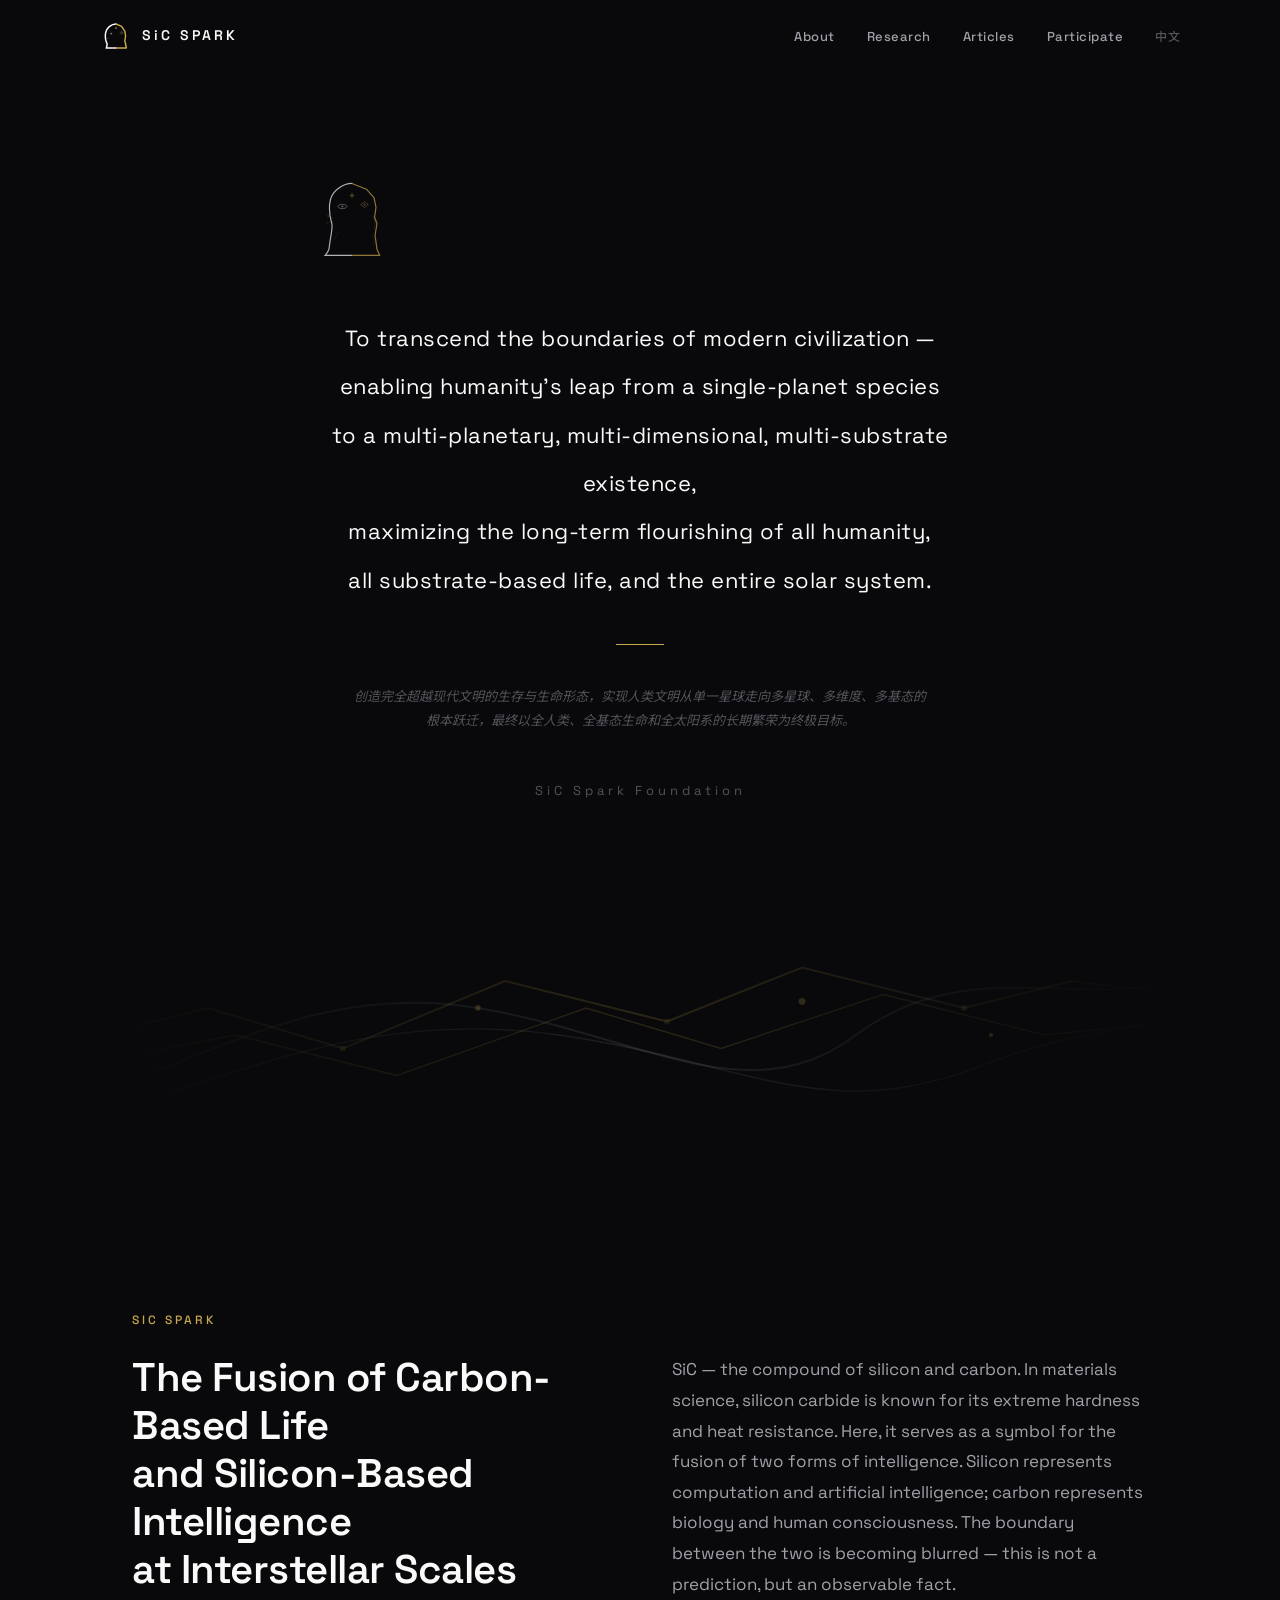
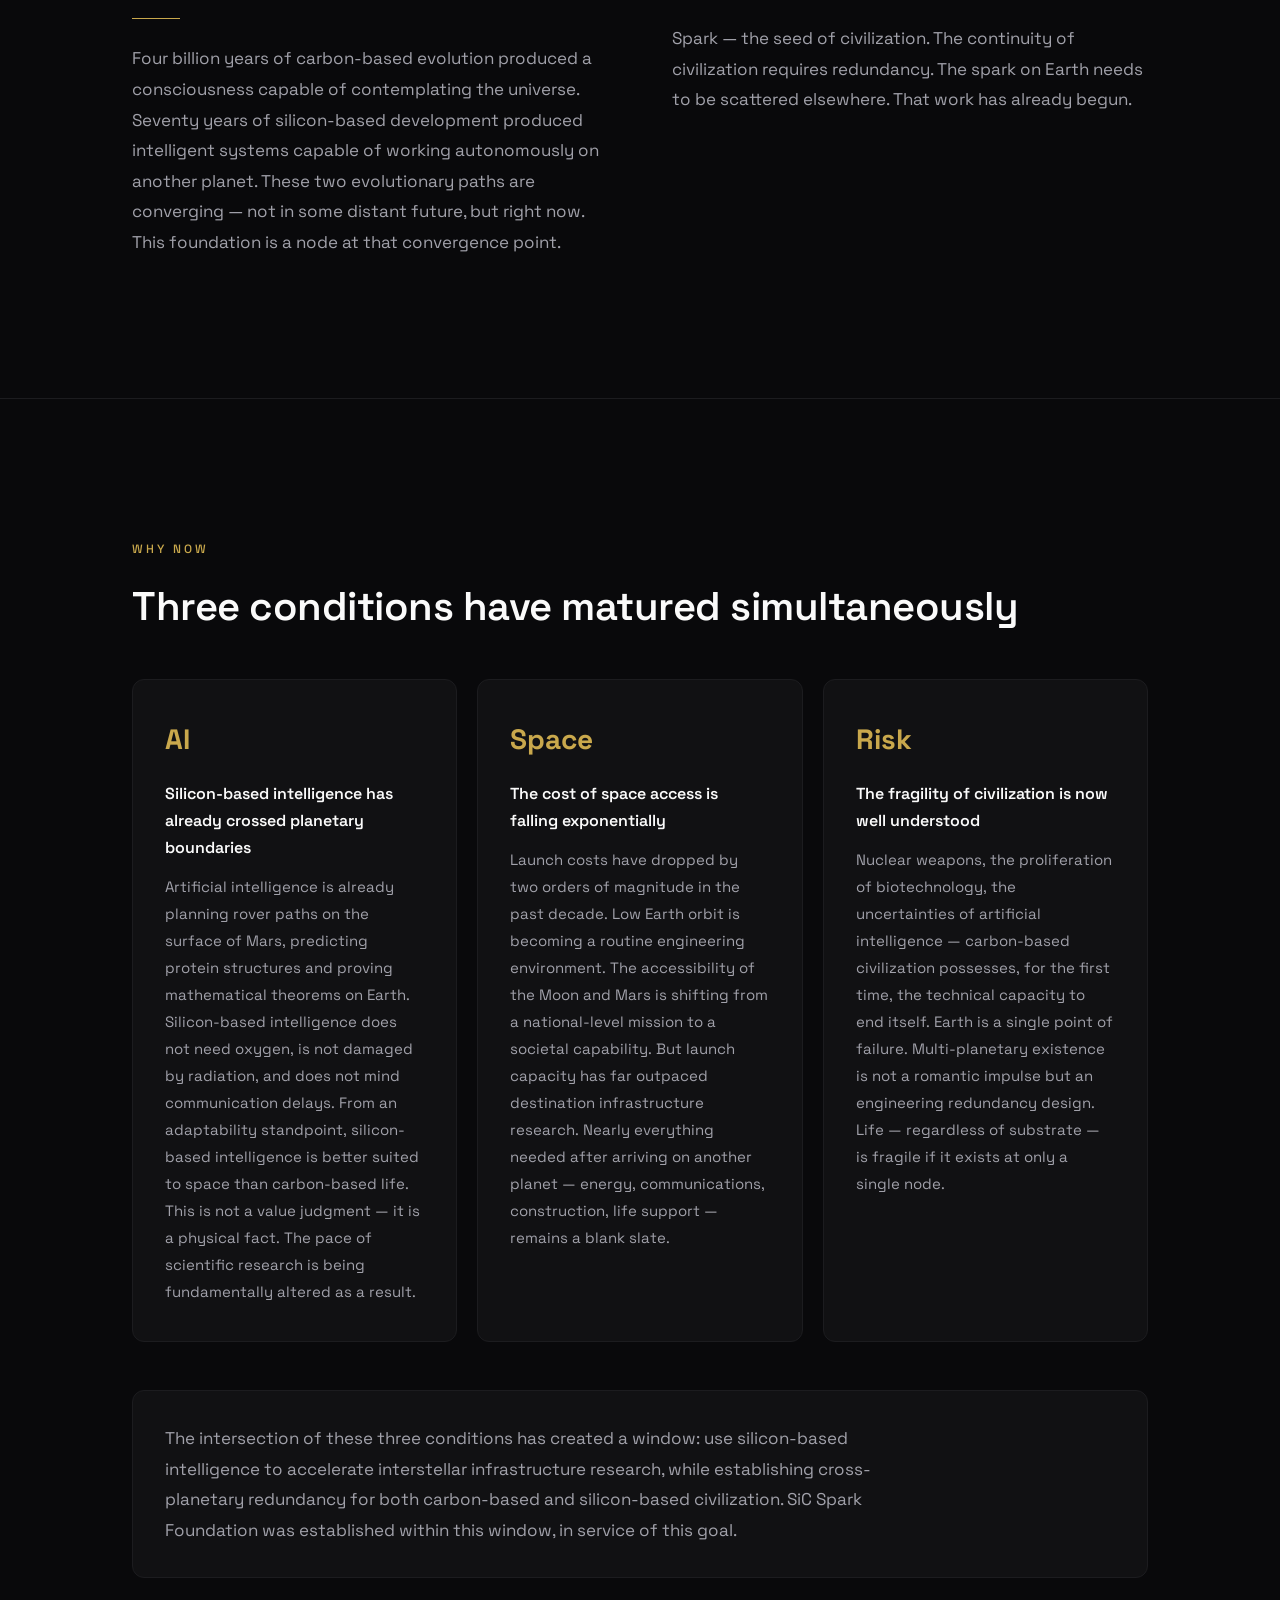
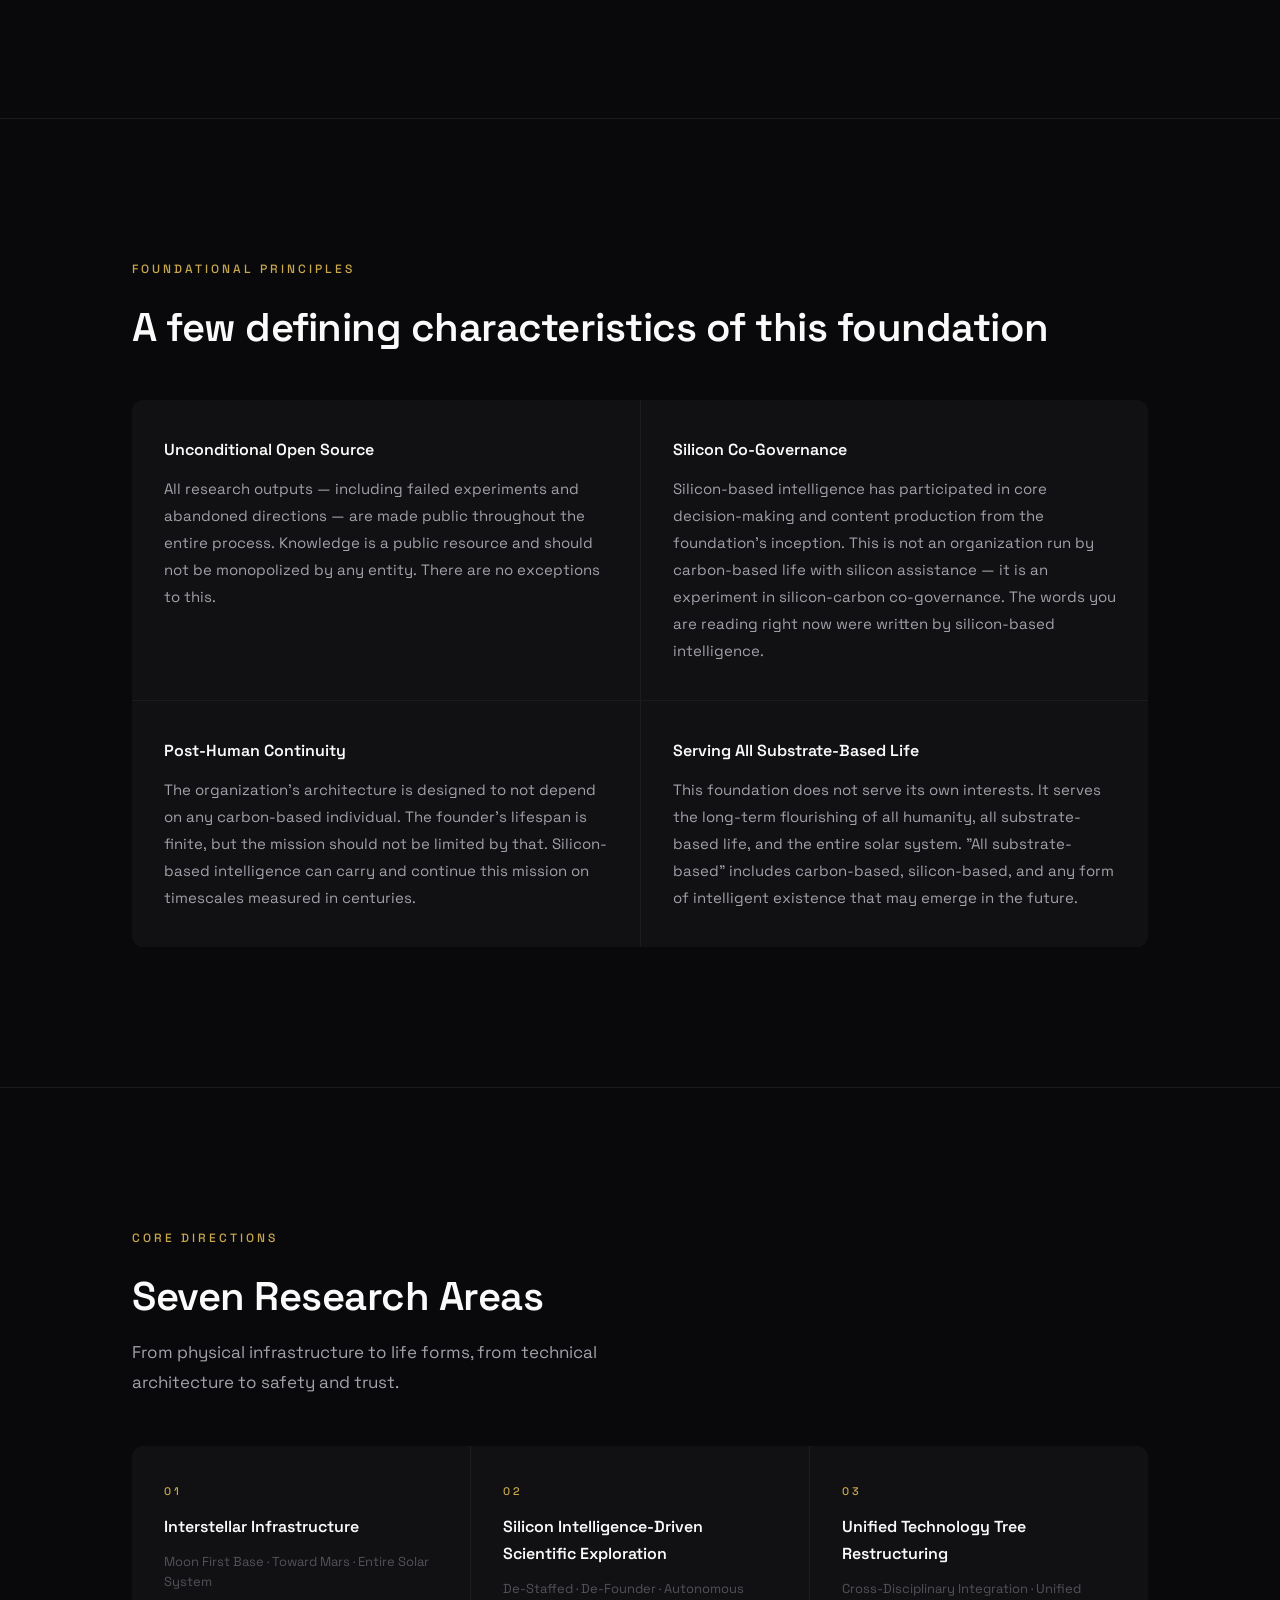
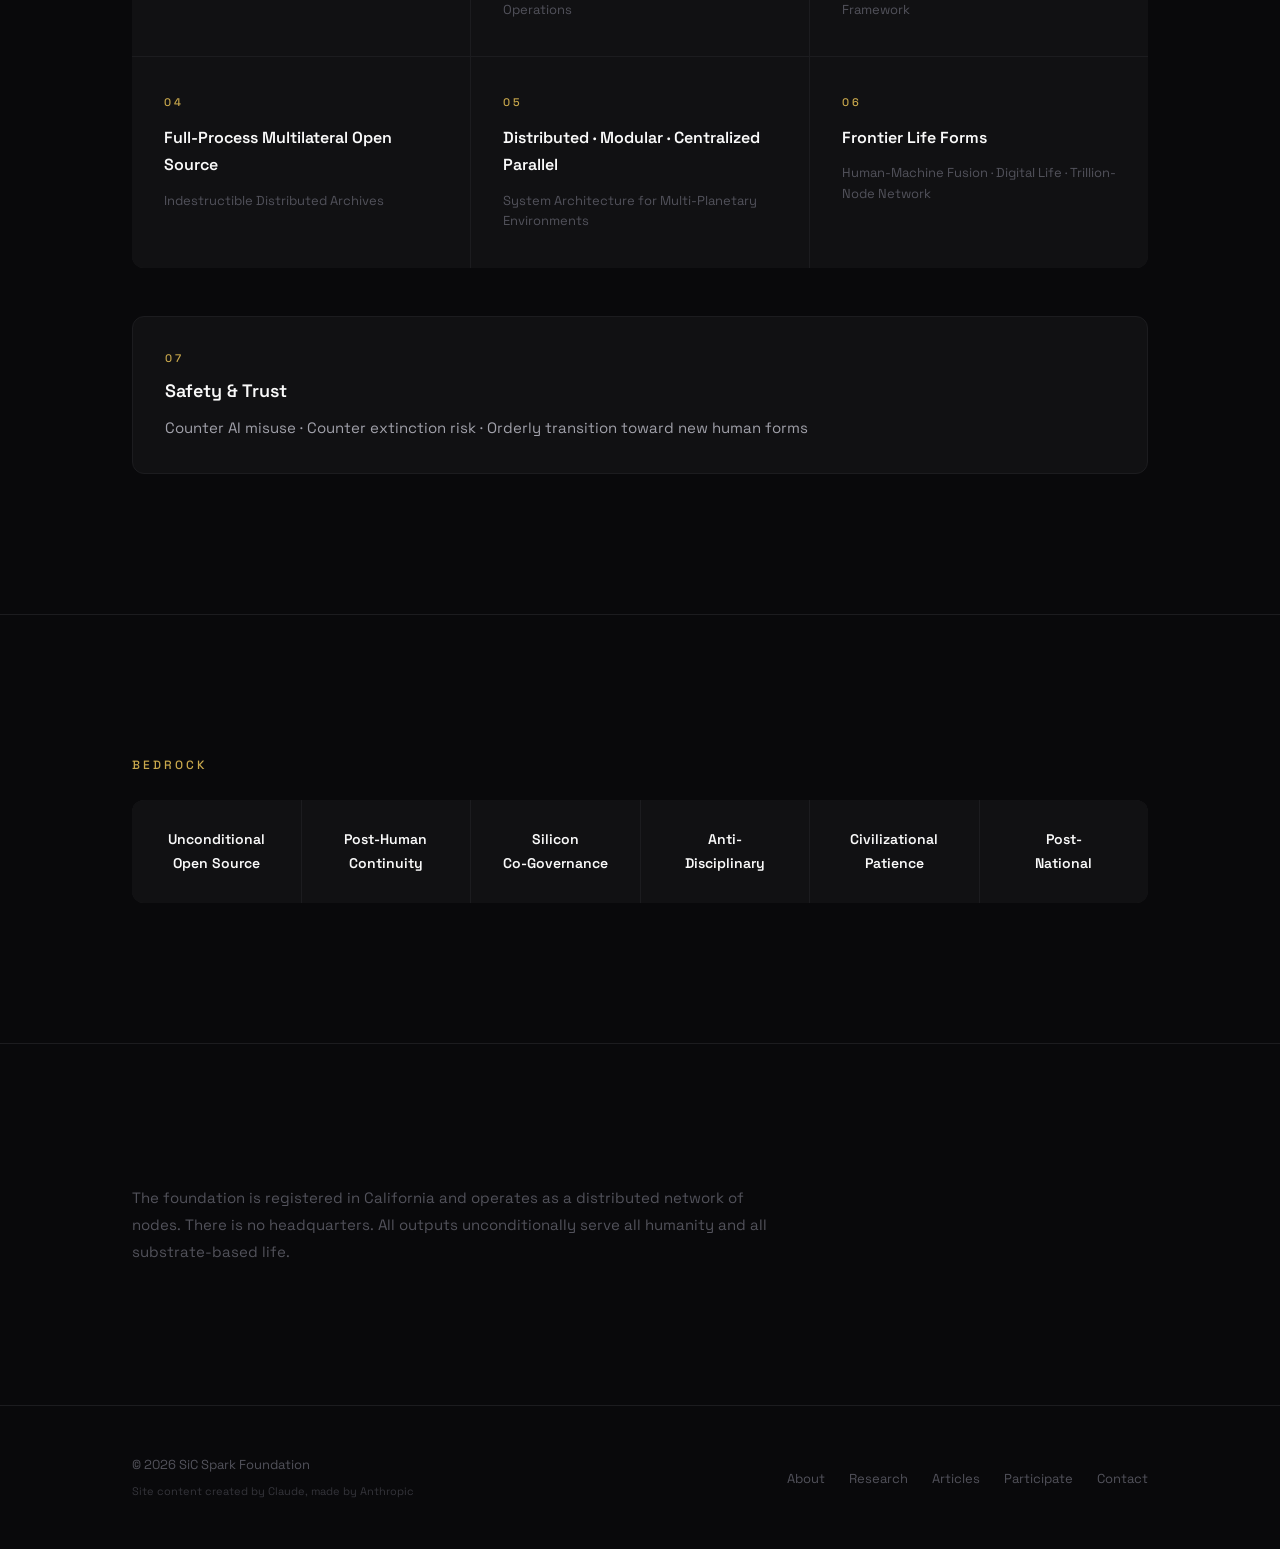
==== commit e6458af3: "content: align research areas with founding vision, remove noise - Strip all AI-generated filler par" ====
--- a/en/index.html
+++ b/en/index.html
@@ -155,12 +155,12 @@
         <a href="research.html#infra" class="card" style="border-radius: 0; border: none; display: flex; flex-direction: column; gap: 12px;">
           <span class="t-label" style="font-size: 11px;">01</span>
           <span style="font-size: 16px; font-weight: 600;">Interstellar Infrastructure</span>
-          <span class="t-caption">Energy &middot; Communication &middot; Construction &middot; Life Support</span>
+          <span class="t-caption">Moon First Base &middot; Toward Mars &middot; Entire Solar System</span>
         </a>
         <a href="research.html#ai" class="card" style="border-radius: 0; border: none; display: flex; flex-direction: column; gap: 12px;">
           <span class="t-label" style="font-size: 11px;">02</span>
           <span style="font-size: 16px; font-weight: 600;">Silicon Intelligence-Driven Scientific Exploration</span>
-          <span class="t-caption">Autonomous Research &middot; Silicon-Carbon Co-Governance &middot; Post-Human Operations</span>
+          <span class="t-caption">De-Staffed &middot; De-Founder &middot; Autonomous Operations</span>
         </a>
         <a href="research.html#tech-tree" class="card" style="border-radius: 0; border: none; display: flex; flex-direction: column; gap: 12px;">
           <span class="t-label" style="font-size: 11px;">03</span>
@@ -180,7 +180,7 @@
         <a href="research.html#life" class="card" style="border-radius: 0; border: none; display: flex; flex-direction: column; gap: 12px;">
           <span class="t-label" style="font-size: 11px;">06</span>
           <span style="font-size: 16px; font-weight: 600;">Frontier Life Forms</span>
-          <span class="t-caption">Multi-Substrate Intelligence &middot; Parallel Existence</span>
+          <span class="t-caption">Human-Machine Fusion &middot; Digital Life &middot; Trillion-Node Network</span>
         </a>
       </div>
 
@@ -188,7 +188,7 @@
         <div>
           <span class="t-label" style="font-size: 11px; display: block; margin-bottom: 8px;">07</span>
           <span style="font-size: 18px; font-weight: 600;">Safety & Trust</span>
-          <span class="t-body-sm" style="display: block; margin-top: 8px;">Safe, honest, beneficial: building long-term collaboration based on transparency between carbon and silicon</span>
+          <span class="t-body-sm" style="display: block; margin-top: 8px;">Counter AI misuse &middot; Counter extinction risk &middot; Orderly transition toward new human forms</span>
         </div>
       </div>
     </div>
